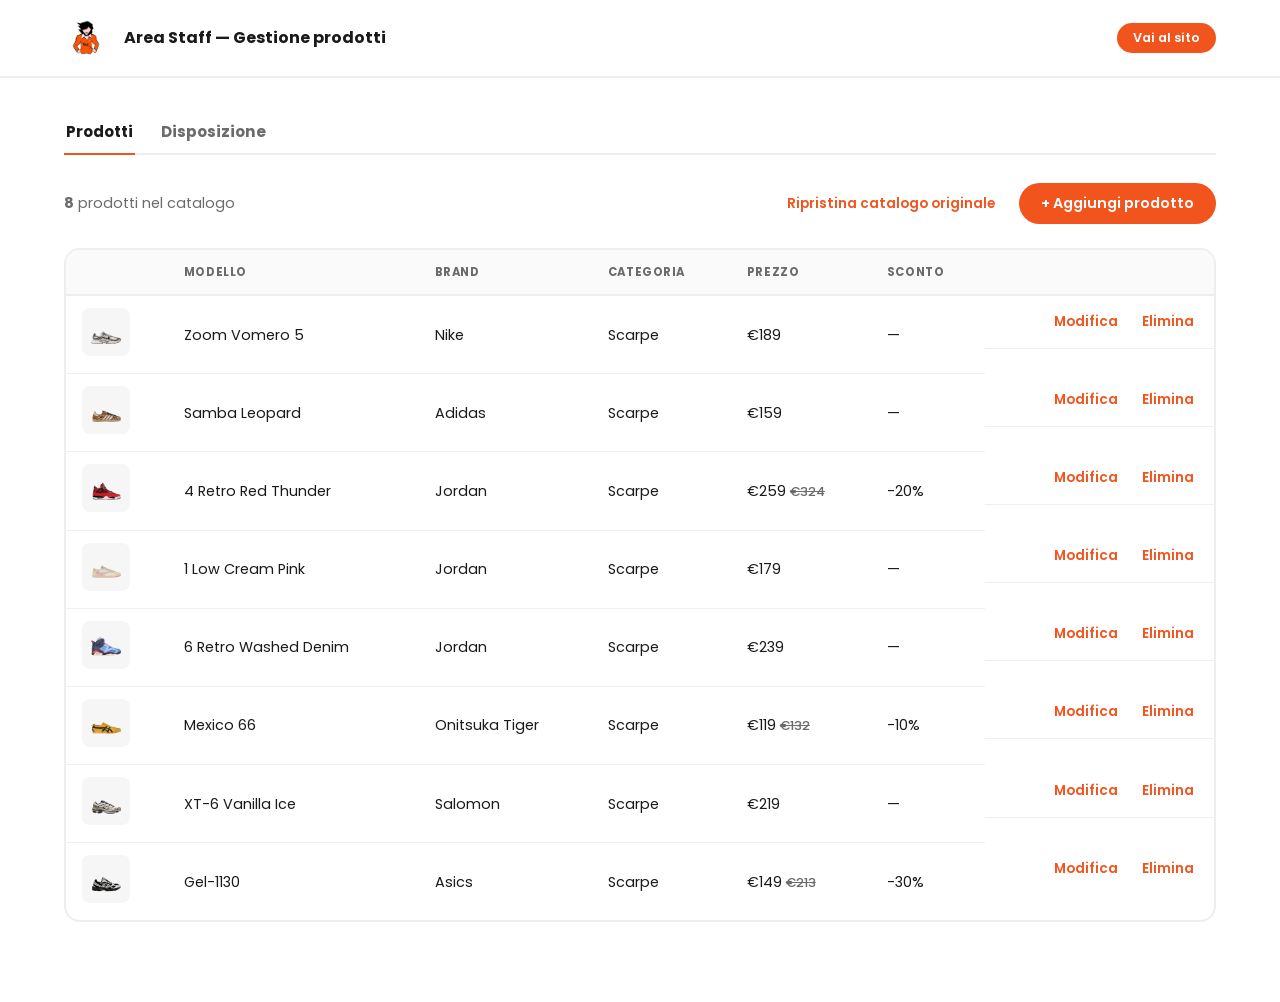
==== admin/index.html @ b1d70b64 "Sistema categoria/genere reale sui prodotti, area staff con tab Prodotti/Disposizione e riordino dra" ====
<!DOCTYPE html>
<html lang="it">
<head>
  <meta charset="UTF-8">
  <meta name="viewport" content="width=device-width, initial-scale=1.0">
  <title>Area Staff — Best Store</title>
  <link rel="preconnect" href="https://fonts.googleapis.com">
  <link rel="preconnect" href="https://fonts.gstatic.com" crossorigin>
  <link href="https://fonts.googleapis.com/css2?family=Poppins:wght@400;500;600;700;800&display=swap" rel="stylesheet">
  <link rel="stylesheet" href="../css/style.css">
  <link rel="icon" type="image/jpeg" href="../images/logo.jpeg">
</head>
<body>

  <header class="admin-header">
    <div class="container admin-header-inner">
      <a href="../index.html" class="logo">
        <img src="../images/logo.jpeg" alt="Best Store">
      </a>
      <span class="admin-title">Area Staff — Gestione prodotti</span>
      <a href="../index.html" class="btn btn-primary btn-small">Vai al sito</a>
    </div>
  </header>

  <main class="admin-main container">
    <div class="admin-tabs">
      <button type="button" class="admin-tab active" data-panel="panel-products">Prodotti</button>
      <button type="button" class="admin-tab" data-panel="panel-disposizione">Disposizione</button>
    </div>

    <section class="admin-panel" id="panel-products">
      <div class="admin-toolbar">
        <p class="admin-count"><strong id="product-count">0</strong> prodotti nel catalogo</p>
        <div class="admin-toolbar-actions">
          <button type="button" class="link-btn" id="reset-catalog-btn">Ripristina catalogo originale</button>
          <button type="button" class="btn btn-primary" id="add-product-btn">+ Aggiungi prodotto</button>
        </div>
      </div>

      <div class="admin-table-wrap">
        <table class="admin-table">
          <thead>
            <tr>
              <th></th>
              <th>Modello</th>
              <th>Brand</th>
              <th>Categoria</th>
              <th>Prezzo</th>
              <th>Sconto</th>
              <th></th>
            </tr>
          </thead>
          <tbody id="admin-table-body"></tbody>
        </table>
        <div id="admin-empty" class="cart-empty" hidden>
          <p>Nessun prodotto nel catalogo.</p>
        </div>
      </div>
    </section>

    <section class="admin-panel" id="panel-disposizione" hidden>
      <div class="admin-toolbar">
        <div class="disposizione-tabs">
          <button type="button" class="chip-tab active" data-filter="all">Tutti i prodotti</button>
          <button type="button" class="chip-tab" data-filter="cat:shoes">Shoes</button>
          <button type="button" class="chip-tab" data-filter="cat:clothing">Clothing</button>
          <button type="button" class="chip-tab" data-filter="cat:accessories">Accessories</button>
          <button type="button" class="chip-tab" data-filter="gender:men">Uomo</button>
          <button type="button" class="chip-tab" data-filter="gender:woman">Donna</button>
        </div>
        <select id="disposizione-sort" class="disposizione-sort">
          <option value="current">Ordine attuale</option>
          <option value="recent">Più recenti</option>
          <option value="oldest">Più vecchi</option>
        </select>
      </div>

      <p class="disposizione-hint">Trascina i blocchi per cambiare l'ordine con cui i prodotti compaiono sul sito, in questa sezione.</p>

      <div class="order-list" id="order-list"></div>
      <div id="disposizione-empty" class="cart-empty" hidden>
        <p>Nessun prodotto in questa sezione.</p>
      </div>
    </section>
  </main>

  <div class="admin-modal-backdrop" id="admin-modal-backdrop" hidden>
    <div class="admin-modal">
      <div class="admin-modal-header">
        <h2 id="admin-modal-title">Aggiungi prodotto</h2>
        <button type="button" class="admin-modal-close" id="admin-modal-close" aria-label="Chiudi">
          <svg viewBox="0 0 24 24" fill="none"><path d="M6 6l12 12M18 6L6 18" stroke="currentColor" stroke-width="2" stroke-linecap="round"/></svg>
        </button>
      </div>

      <form id="product-form" class="admin-form">
        <input type="hidden" id="product-id">

        <div class="admin-form-image">
          <img id="image-preview" src="" alt="Anteprima" hidden>
          <div id="image-placeholder" class="image-placeholder">Nessuna immagine</div>
          <label class="btn btn-small admin-upload-btn">
            Carica immagine
            <input type="file" id="product-image-input" accept="image/*" hidden>
          </label>
        </div>

        <label>Brand
          <input type="text" id="product-brand" required placeholder="Es. Nike">
        </label>

        <label>Modello
          <input type="text" id="product-model" required placeholder="Es. Zoom Vomero 5">
        </label>

        <div class="admin-form-row">
          <label>Categoria
            <select id="product-category" required>
              <option value="shoes">Scarpe</option>
              <option value="clothing">Abbigliamento</option>
              <option value="accessories">Accessori</option>
            </select>
          </label>
          <label>Genere
            <select id="product-gender" required>
              <option value="unisex">Unisex</option>
              <option value="men">Uomo</option>
              <option value="woman">Donna</option>
            </select>
          </label>
        </div>

        <div class="admin-form-row">
          <label>Prezzo (€)
            <input type="number" id="product-price" required min="0" step="1" placeholder="189">
          </label>
          <label>Prezzo pieno (opzionale)
            <input type="number" id="product-oldprice" min="0" step="1" placeholder="es. 229 se in sconto">
          </label>
        </div>

        <label>Descrizione
          <textarea id="product-desc" rows="3" placeholder="Breve descrizione del prodotto"></textarea>
        </label>

        <div class="admin-form-actions">
          <button type="button" class="link-btn" id="admin-cancel-btn">Annulla</button>
          <button type="submit" class="btn btn-primary btn-large">Salva prodotto</button>
        </div>
      </form>
    </div>
  </div>

  <script src="../js/products-data.js"></script>
  <script src="../js/admin.js"></script>
</body>
</html>
---- css/style.css ----
:root {
  --orange: #f2541d;
  --orange-dark: #d94512;
  --text: #1a1a1a;
  --text-muted: #6b6b6b;
  --border-radius-lg: 24px;
  --border-radius-md: 16px;
  --border-radius-pill: 999px;
}

* {
  box-sizing: border-box;
  margin: 0;
  padding: 0;
}

html {
  scroll-behavior: smooth;
}

body {
  font-family: "Poppins", -apple-system, BlinkMacSystemFont, "Segoe UI", sans-serif;
  color: var(--text);
  background: #ffffff;
  line-height: 1.4;
}

.container {
  max-width: 1200px;
  margin: 0 auto;
  padding: 0 24px;
}

a {
  text-decoration: none;
  color: inherit;
}

button {
  font-family: inherit;
}

/* Buttons */

.btn {
  display: inline-flex;
  align-items: center;
  justify-content: center;
  border-radius: var(--border-radius-pill);
  font-weight: 600;
  font-size: 0.9rem;
  padding: 10px 22px;
  border: none;
  cursor: pointer;
  transition: background 0.2s ease, transform 0.15s ease;
}

.btn-primary {
  background: var(--orange);
  color: #ffffff;
}

.btn-primary:hover {
  background: var(--orange-dark);
}

.btn-small {
  padding: 6px 16px;
  font-size: 0.8rem;
}

.btn-large {
  padding: 14px 28px;
  font-size: 1rem;
}

/* Header */

.announcement-bar {
  background: var(--orange);
  color: #ffffff;
  text-align: center;
  font-size: 0.8rem;
  font-weight: 600;
  letter-spacing: 0.02em;
  padding: 10px 16px;
}

.site-header {
  padding: 16px 0 20px;
}

.header-logo-row {
  display: flex;
  justify-content: center;
  margin-bottom: 14px;
}

.header-logo-horizontal {
  height: 46px;
  width: auto;
  display: block;
}

.header-inner {
  position: relative;
  display: flex;
  align-items: center;
  justify-content: space-between;
  gap: 24px;
}

.logo img {
  width: 44px;
  height: 44px;
  border-radius: 50%;
  object-fit: cover;
  display: block;
}

.header-icons {
  display: flex;
  align-items: center;
  gap: 10px;
}

.main-nav {
  display: flex;
  align-items: center;
  gap: 32px;
  font-weight: 500;
  color: var(--text);
}

.main-nav a.active {
  text-decoration: underline;
  text-decoration-color: var(--orange);
  text-decoration-thickness: 2.5px;
  text-underline-offset: 4px;
  font-weight: 600;
}

.main-nav > a,
.nav-item > a {
  display: inline-block;
  transition: transform 0.15s ease;
}

.main-nav > a:hover,
.nav-item:hover > a {
  transform: scale(1.06);
  text-decoration: underline;
  text-decoration-color: var(--orange);
  text-decoration-thickness: 2.5px;
  text-underline-offset: 4px;
}

/* Mega menu */

.mega-panel {
  display: grid;
  position: absolute;
  top: calc(100% + 20px);
  left: 0;
  right: 0;
  background: #ffffff;
  border-radius: var(--border-radius-md);
  box-shadow: 0 16px 40px rgba(0, 0, 0, 0.14);
  padding: 28px 32px;
  gap: 24px;
  grid-template-columns: repeat(3, 1fr) 1.3fr;
  z-index: 50;
  opacity: 0;
  visibility: hidden;
  transition: opacity 0.15s ease, visibility 0s linear 0.35s;
}

.nav-item:hover .mega-panel {
  opacity: 1;
  visibility: visible;
  transition: opacity 0.15s ease, visibility 0s linear 0s;
}

/* invisible bridge so moving the cursor from the link into the panel
   doesn't cross a dead zone and close the menu */
.mega-panel::before {
  content: "";
  position: absolute;
  top: -20px;
  left: 0;
  right: 0;
  height: 20px;
}

.mega-col h4 {
  font-size: 0.72rem;
  text-transform: uppercase;
  letter-spacing: 0.06em;
  color: var(--text-muted);
  margin-bottom: 12px;
}

.mega-banner {
  position: relative;
  display: flex;
  align-items: flex-end;
  border-radius: var(--border-radius-md);
  overflow: hidden;
  min-height: 140px;
  border: 2px solid transparent;
  background: url("../images/hero image.webp") center / cover no-repeat;
  padding: 16px;
  transition: transform 0.2s ease, border-color 0.2s ease;
}

.mega-banner:hover {
  transform: scale(1.02);
  border-color: var(--orange);
}

.mega-banner::after {
  content: "";
  position: absolute;
  inset: 0;
}

.mega-banner.tint-blue::after {
  background: rgba(37, 99, 235, 0.5);
}

.mega-banner.tint-pink::after {
  background: rgba(236, 72, 153, 0.5);
}

.mega-banner.tint-orange::after {
  background: rgba(242, 84, 29, 0.55);
}

.shop-panel {
  grid-template-columns: repeat(4, 1fr);
}

.shop-panel .mega-banner {
  min-height: 120px;
  align-items: center;
  justify-content: center;
}

.mega-banner span {
  position: relative;
  z-index: 1;
  color: #ffffff;
  font-weight: 700;
  font-size: 1.05rem;
  text-shadow: 0 2px 8px rgba(0, 0, 0, 0.3);
}

.mega-col a {
  display: block;
  width: fit-content;
  padding: 6px 0;
  font-size: 0.9rem;
  font-weight: 500;
  transform-origin: left center;
  transition: transform 0.15s ease, color 0.15s ease;
}

.mega-col a:hover {
  transform: scale(1.06);
  color: var(--orange);
}

/* Cart button */

.cart-btn {
  position: relative;
  width: 36px;
  height: 36px;
  flex-shrink: 0;
  border-radius: 50%;
  border: none;
  background: var(--orange);
  display: flex;
  align-items: center;
  justify-content: center;
  color: #ffffff;
  transition: background 0.2s ease;
}

.cart-btn svg {
  width: 16px;
  height: 16px;
}

.cart-btn:hover {
  background: var(--orange-dark);
}

.cart-count {
  position: absolute;
  top: -3px;
  right: -3px;
  min-width: 16px;
  height: 16px;
  padding: 0 4px;
  border-radius: var(--border-radius-pill);
  background: #ffffff;
  border: 2px solid var(--orange);
  color: var(--orange);
  font-size: 0.62rem;
  font-weight: 700;
  display: flex;
  align-items: center;
  justify-content: center;
}

.account-btn,
.wishlist-header-btn {
  position: relative;
  width: 36px;
  height: 36px;
  flex-shrink: 0;
  border-radius: 50%;
  border: 2px solid var(--orange);
  background: #ffffff;
  color: var(--orange);
  display: flex;
  align-items: center;
  justify-content: center;
  transition: background 0.2s ease, color 0.2s ease;
}

.account-btn svg,
.wishlist-header-btn svg {
  width: 17px;
  height: 17px;
}

.account-btn:hover,
.wishlist-header-btn:hover {
  background: var(--orange);
  color: #ffffff;
}

/* Hero */

.hero {
  margin: 8px auto 16px;
}

.hero-inner {
  position: relative;
  border: 3px solid var(--orange);
  border-radius: var(--border-radius-lg);
  overflow: hidden;
  min-height: 480px;
  display: flex;
  align-items: center;
  justify-content: center;
  text-align: center;
  padding: 24px;
  background: url("../images/Hero image - 2.webp") center / cover no-repeat;
}

.hero-inner h1 {
  color: #ffffff;
  font-size: clamp(0.85rem, 1.4vw, 1.25rem);
  font-weight: 400;
  text-shadow: 0 2px 12px rgba(0, 0, 0, 0.35);
  white-space: nowrap;
}

@media (max-width: 900px) {
  .hero-inner h1 {
    white-space: normal;
    max-width: 480px;
  }
}

.scroll-cue {
  position: absolute;
  bottom: 24px;
  left: 50%;
  transform: translateX(-50%);
  width: 40px;
  height: 40px;
  flex-shrink: 0;
  border-radius: 50%;
  background: var(--orange);
  display: flex;
  align-items: center;
  justify-content: center;
  z-index: 2;
  animation: scrollCueBounce 2s ease-in-out infinite;
}

.scroll-cue svg {
  width: 18px;
  height: 18px;
}

@keyframes scrollCueBounce {
  0%,
  100% {
    transform: translateX(-50%) translateY(0);
  }
  50% {
    transform: translateX(-50%) translateY(8px);
  }
}

/* Trust strip */

.trust-strip {
  margin: 0 0 48px;
}

.trust-strip-inner {
  background: #f3f3f3;
  border-radius: var(--border-radius-lg);
  padding: 32px;
  display: grid;
  grid-template-columns: repeat(4, 1fr);
  gap: 16px;
}

.trust-item {
  display: flex;
  flex-direction: column;
  align-items: center;
  text-align: center;
  gap: 10px;
}

.trust-item svg {
  width: 22px;
  height: 22px;
  color: var(--orange);
}

.trust-item span {
  font-weight: 700;
  font-size: 0.85rem;
  color: var(--text);
}

/* Products */

.products {
  margin-bottom: 56px;
}

.products-header {
  margin-bottom: 20px;
}

.products-footer {
  margin-top: 20px;
  text-align: right;
}

.section-title {
  font-size: 1rem;
  font-weight: 700;
  text-align: left;
}

.see-all {
  display: inline-block;
  font-size: 1rem;
  font-weight: 700;
  text-decoration: underline;
  text-underline-offset: 3px;
  transition: transform 0.15s ease, color 0.15s ease;
}

.see-all:hover {
  color: var(--orange);
  transform: scale(1.06);
}

.products-grid {
  display: grid;
  grid-template-columns: repeat(4, 1fr);
  gap: 20px;
}

.product-card {
  position: relative;
  border: 2px solid var(--orange);
  border-radius: var(--border-radius-md);
  overflow: hidden;
  display: flex;
  flex-direction: column;
  background: #ffffff;
}

.wishlist-btn {
  position: absolute;
  top: 10px;
  right: 10px;
  width: 30px;
  height: 30px;
  border-radius: 50%;
  border: 2px solid var(--orange);
  background: #ffffff;
  display: flex;
  align-items: center;
  justify-content: center;
  cursor: pointer;
  z-index: 2;
  transition: transform 0.15s ease;
}

.wishlist-btn:hover {
  transform: scale(1.08);
}

.wishlist-btn svg {
  width: 15px;
  height: 15px;
  color: var(--orange);
}

.wishlist-btn.active svg {
  fill: var(--orange);
}

.product-image {
  position: relative;
  height: 170px;
  flex-shrink: 0;
  background: url("../images/background image scarpe.webp") center / cover no-repeat;
  display: flex;
  align-items: flex-end;
  justify-content: center;
}

.product-image img {
  width: 100%;
  height: 78%;
  object-fit: contain;
}

.badge {
  position: absolute;
  top: 10px;
  left: 10px;
  background: var(--orange);
  color: #fff;
  font-size: 0.7rem;
  font-weight: 600;
  padding: 4px 12px;
  border-radius: var(--border-radius-pill);
}

.product-info {
  flex: 1;
  padding: 14px 16px 16px;
  display: flex;
  flex-direction: column;
  gap: 6px;
}

.product-title {
  display: flex;
  align-items: baseline;
  justify-content: space-between;
  gap: 8px;
}

.product-title h3 {
  font-size: 1rem;
  font-weight: 700;
}

.product-title .tag {
  color: var(--orange);
  font-weight: 600;
  font-size: 0.85rem;
  white-space: nowrap;
}

.product-desc {
  flex: 1;
  font-size: 0.8rem;
  color: var(--text-muted);
}

.product-footer {
  display: flex;
  align-items: center;
  justify-content: space-between;
  margin-top: 8px;
}

.price {
  font-weight: 700;
}

.price-group {
  display: flex;
  align-items: baseline;
  gap: 8px;
}

.price-old {
  font-size: 0.8rem;
  font-weight: 500;
  color: var(--text-muted);
  text-decoration: line-through;
}

/* Reviews */

.reviews {
  margin-bottom: 56px;
}

.reviews-inner {
  background: #f3f3f3;
  border-radius: var(--border-radius-lg);
  padding: 40px;
}

.reviews-header {
  text-align: center;
  margin-bottom: 28px;
}

.reviews-header h2 {
  font-size: 1.3rem;
  font-weight: 700;
  margin-bottom: 8px;
}

.reviews-rating {
  display: inline-flex;
  align-items: center;
  gap: 8px;
  font-size: 0.9rem;
  color: var(--text-muted);
  font-weight: 600;
}

.reviews-rating .stars {
  color: #f5a623;
  letter-spacing: 1px;
}

.reviews-grid {
  display: grid;
  grid-template-columns: repeat(3, 1fr);
  gap: 20px;
}

.review-card {
  background: #ffffff;
  border: 2px solid #eee;
  border-radius: var(--border-radius-md);
  padding: 20px;
}

.review-top {
  display: flex;
  align-items: center;
  gap: 12px;
  margin-bottom: 12px;
}

.review-avatar {
  width: 38px;
  height: 38px;
  border-radius: 50%;
  background: var(--orange);
  color: #ffffff;
  font-weight: 700;
  font-size: 0.9rem;
  display: flex;
  align-items: center;
  justify-content: center;
  flex-shrink: 0;
}

.review-name {
  font-weight: 700;
  font-size: 0.9rem;
}

.review-stars {
  color: #f5a623;
  font-size: 0.85rem;
  letter-spacing: 1px;
}

.review-text {
  font-size: 0.85rem;
  color: var(--text-muted);
  line-height: 1.6;
}

@media (max-width: 900px) {
  .reviews-grid {
    grid-template-columns: 1fr;
  }
  .trust-strip-inner {
    grid-template-columns: repeat(2, 1fr);
  }
}

/* Newsletter */

.newsletter {
  text-align: center;
  margin-bottom: 64px;
}

.newsletter h2 {
  font-size: 1.1rem;
  font-weight: 700;
  margin-bottom: 20px;
}

.newsletter-form {
  display: inline-flex;
  align-items: center;
  gap: 12px;
}

.newsletter-form input {
  border: 2px solid var(--orange);
  border-radius: var(--border-radius-pill);
  outline: none;
  font-family: inherit;
  font-size: 0.9rem;
  padding: 12px 20px;
  min-width: 240px;
  transition: border-color 0.2s ease;
}

.newsletter-form input:focus {
  border-color: var(--orange-dark);
}

/* Footer */

.site-footer {
  margin-bottom: 40px;
}

.footer-top {
  background: #f3f3f3;
  border-radius: var(--border-radius-lg);
  padding: 40px;
  display: grid;
  grid-template-columns: 1.4fr 1fr 1fr 1fr;
  gap: 32px;
}

.footer-brand {
  display: flex;
  flex-direction: column;
  gap: 14px;
}

.footer-logo {
  width: 40px;
  height: 40px;
  border-radius: 50%;
  object-fit: cover;
}

.footer-brand p {
  font-size: 0.85rem;
  color: var(--text-muted);
  max-width: 240px;
}

.footer-col h4 {
  font-size: 0.75rem;
  text-transform: uppercase;
  letter-spacing: 0.06em;
  color: var(--text-muted);
  margin-bottom: 14px;
}

.footer-col a {
  display: block;
  width: fit-content;
  font-size: 0.9rem;
  font-weight: 500;
  padding: 5px 0;
  transform-origin: left center;
  transition: transform 0.15s ease, color 0.15s ease;
}

.footer-col a:hover {
  transform: scale(1.06);
  color: var(--orange);
}

.footer-bottom {
  display: flex;
  align-items: center;
  justify-content: space-between;
  padding: 20px 8px 0;
  font-size: 0.78rem;
  color: var(--text-muted);
}

/* Catalog / shop */

.catalog-hero {
  margin: 8px auto 32px;
}

.catalog-hero-inner {
  position: relative;
  border: 3px solid var(--orange);
  border-radius: var(--border-radius-lg);
  overflow: hidden;
  min-height: 180px;
  display: flex;
  align-items: center;
  justify-content: center;
  text-align: center;
  padding: 24px;
  background: url("../images/hero image.webp") center / cover no-repeat;
}

.catalog-hero-inner::after {
  content: "";
  position: absolute;
  inset: 0;
}

.catalog-hero-inner.tint-blue::after {
  background: rgba(37, 99, 235, 0.45);
}

.catalog-hero-inner.tint-pink::after {
  background: rgba(236, 72, 153, 0.45);
}

.catalog-hero-inner h1 {
  position: relative;
  z-index: 1;
  color: #ffffff;
  font-weight: 700;
  font-size: clamp(1.3rem, 2.6vw, 1.9rem);
  text-shadow: 0 2px 12px rgba(0, 0, 0, 0.35);
}

.catalog {
  margin-bottom: 56px;
}

.catalog-header {
  margin: 8px auto 20px;
}

.catalog-title {
  font-size: 1.6rem;
  font-weight: 700;
}

.catalog-filters {
  display: flex;
  align-items: center;
  justify-content: space-between;
  flex-wrap: wrap;
  gap: 16px;
  margin-bottom: 28px;
}

.filter-bar {
  display: flex;
  flex-wrap: wrap;
  gap: 10px;
}

.filter-dropdown {
  position: relative;
}

.filter-btn {
  display: inline-flex;
  align-items: center;
  gap: 8px;
  padding: 10px 16px;
  border-radius: var(--border-radius-pill);
  border: 2px solid #e0e0e0;
  background: #ffffff;
  font-family: inherit;
  font-weight: 700;
  font-size: 0.76rem;
  text-transform: uppercase;
  letter-spacing: 0.04em;
  color: var(--text);
  cursor: pointer;
  transition: border-color 0.2s ease, color 0.2s ease;
  white-space: nowrap;
}

.filter-btn:hover {
  border-color: var(--orange);
  color: var(--orange);
}

.filter-dropdown.open .filter-btn {
  border-color: var(--orange);
  color: var(--orange);
}

.filter-btn .chevron {
  width: 14px;
  height: 14px;
  flex-shrink: 0;
  transition: transform 0.2s ease;
}

.filter-dropdown.open .filter-btn .chevron {
  transform: rotate(180deg);
}

.filter-panel {
  position: absolute;
  top: calc(100% + 10px);
  left: 0;
  min-width: 210px;
  max-height: 280px;
  overflow-y: auto;
  background: #ffffff;
  border-radius: var(--border-radius-md);
  box-shadow: 0 16px 40px rgba(0, 0, 0, 0.14);
  padding: 12px;
  display: flex;
  flex-direction: column;
  gap: 2px;
  opacity: 0;
  visibility: hidden;
  transform: translateY(-6px);
  transition: opacity 0.15s ease, transform 0.15s ease, visibility 0s linear 0.15s;
  z-index: 40;
}

.sort-dropdown .filter-panel {
  left: auto;
  right: 0;
}

.filter-dropdown.open .filter-panel {
  opacity: 1;
  visibility: visible;
  transform: translateY(0);
  transition: opacity 0.15s ease, transform 0.15s ease, visibility 0s linear 0s;
}

.filter-option {
  display: flex;
  align-items: center;
  gap: 10px;
  padding: 7px 8px;
  border-radius: 8px;
  font-size: 0.85rem;
  font-weight: 500;
  cursor: pointer;
  white-space: nowrap;
}

.filter-option:hover {
  background: #f5f5f5;
}

.filter-option input {
  appearance: none;
  -webkit-appearance: none;
  width: 16px;
  height: 16px;
  flex-shrink: 0;
  margin: 0;
  border: 2px solid #d8d8d8;
  background: #ffffff;
  cursor: pointer;
  position: relative;
  transition: border-color 0.2s ease, background 0.2s ease;
}

.filter-option input[type="checkbox"] {
  border-radius: 5px;
}

.filter-option input[type="radio"] {
  border-radius: 50%;
}

.filter-option input:checked {
  border-color: var(--orange);
  background: var(--orange);
}

.filter-option input[type="checkbox"]:checked::after {
  content: "";
  position: absolute;
  left: 4px;
  top: 1px;
  width: 4px;
  height: 8px;
  border: solid #fff;
  border-width: 0 2px 2px 0;
  transform: rotate(45deg);
}

.filter-option input[type="radio"]:checked::after {
  content: "";
  position: absolute;
  left: 3px;
  top: 3px;
  width: 6px;
  height: 6px;
  border-radius: 50%;
  background: #ffffff;
}

.color-panel {
  display: grid;
  grid-template-columns: repeat(5, 1fr);
  gap: 10px;
  min-width: 200px;
  padding: 14px;
}

.color-swatch {
  position: relative;
  width: 32px;
  height: 32px;
  border-radius: 50%;
  border: 2px solid #e6e6e6;
  cursor: pointer;
  padding: 0;
  transition: transform 0.15s ease, border-color 0.15s ease;
}

.color-swatch:hover {
  transform: scale(1.08);
}

.color-swatch input {
  position: absolute;
  inset: 0;
  margin: 0;
  opacity: 0;
  cursor: pointer;
}

.color-swatch:has(input:checked) {
  border-color: var(--orange);
  box-shadow: 0 0 0 2px rgba(242, 84, 29, 0.25);
}

.color-swatch.beige {
  background: linear-gradient(135deg, #efe2c9, #c8ad82);
}

.color-swatch.red-pink {
  background: linear-gradient(135deg, #ff7a7a, #ffbdd2);
}

.color-swatch.green {
  background: linear-gradient(135deg, #c3edA6, #74b26a);
}

.color-swatch.black-grey {
  background: linear-gradient(135deg, #2b2b2b, #8a8a8a);
}

.color-swatch.white-grey {
  background: linear-gradient(135deg, #ffffff, #c6c6c6);
}

.price-panel {
  min-width: 240px;
  padding: 18px 16px;
}

.price-slider-values {
  text-align: center;
  font-weight: 700;
  font-size: 0.9rem;
  margin-bottom: 18px;
}

.range-slider {
  position: relative;
  height: 20px;
}

.range-track {
  position: absolute;
  left: 0;
  right: 0;
  top: 50%;
  height: 4px;
  background: #e0e0e0;
  border-radius: 2px;
  transform: translateY(-50%);
}

.range-fill {
  position: absolute;
  top: 50%;
  height: 4px;
  background: var(--orange);
  border-radius: 2px;
  transform: translateY(-50%);
}

.range-slider input[type="range"] {
  position: absolute;
  left: 0;
  right: 0;
  top: 50%;
  transform: translateY(-50%);
  width: 100%;
  margin: 0;
  background: transparent;
  appearance: none;
  -webkit-appearance: none;
  pointer-events: none;
}

.range-slider input[type="range"]::-webkit-slider-thumb {
  appearance: none;
  -webkit-appearance: none;
  width: 18px;
  height: 18px;
  border-radius: 50%;
  background: var(--orange);
  border: 2px solid #ffffff;
  box-shadow: 0 0 0 1px var(--orange);
  cursor: pointer;
  pointer-events: auto;
}

.range-slider input[type="range"]::-moz-range-thumb {
  width: 18px;
  height: 18px;
  border-radius: 50%;
  background: var(--orange);
  border: 2px solid #ffffff;
  box-shadow: 0 0 0 1px var(--orange);
  cursor: pointer;
  pointer-events: auto;
}

.range-slider input[type="range"]::-webkit-slider-runnable-track,
.range-slider input[type="range"]::-moz-range-track {
  background: transparent;
}

.empty-state {
  grid-column: 1 / -1;
  text-align: center;
  color: var(--text-muted);
  padding: 48px 0;
}

/* Login page */

.login-page {
  padding: 40px 0 80px;
}

.login-box {
  max-width: 420px;
  margin: 0 auto;
  border: 2px solid var(--orange);
  border-radius: var(--border-radius-lg);
  padding: 40px 32px;
}

.login-box h1 {
  font-size: 1.5rem;
  font-weight: 700;
  text-align: center;
  margin-bottom: 8px;
}

.login-sub {
  color: var(--text-muted);
  font-size: 0.85rem;
  text-align: center;
  margin-bottom: 28px;
}

.login-form {
  display: flex;
  flex-direction: column;
  gap: 16px;
}

.login-form[hidden] {
  display: none;
}

.login-form label {
  display: flex;
  flex-direction: column;
  gap: 6px;
  font-size: 0.8rem;
  font-weight: 600;
  color: var(--text-muted);
}

.login-form input {
  padding: 12px 14px;
  border-radius: 12px;
  border: 2px solid #e0e0e0;
  font-family: inherit;
  font-size: 0.95rem;
  color: var(--text);
}

.login-form input:focus {
  outline: none;
  border-color: var(--orange);
}

.login-form .btn-large {
  width: 100%;
  margin-top: 8px;
}

.login-sent-to,
.login-hint {
  font-size: 0.8rem;
  color: var(--text-muted);
  text-align: center;
}

.link-btn {
  background: none;
  border: none;
  color: var(--orange);
  font-weight: 600;
  font-size: 0.85rem;
  cursor: pointer;
  text-align: center;
  padding: 4px;
}

.login-success {
  text-align: center;
}

.login-success h2 {
  font-size: 1.3rem;
  font-weight: 700;
  margin-bottom: 8px;
}

.login-success p {
  color: var(--text-muted);
  margin-bottom: 20px;
}

/* Cart page */

.cart-page {
  margin: 8px auto 64px;
}

.cart-page .catalog-title {
  margin-bottom: 24px;
}

.cart-empty {
  border: 2px dashed #e0e0e0;
  border-radius: var(--border-radius-md);
  padding: 64px 24px;
  text-align: center;
  color: var(--text-muted);
}

.cart-empty p {
  margin-bottom: 20px;
  font-weight: 600;
}

.cart-layout {
  display: grid;
  grid-template-columns: 2fr 1fr;
  gap: 32px;
  align-items: start;
}

.cart-items {
  display: flex;
  flex-direction: column;
  gap: 16px;
}

.cart-item {
  display: grid;
  grid-template-columns: 90px 1fr auto auto auto;
  align-items: center;
  gap: 16px;
  border: 2px solid var(--orange);
  border-radius: var(--border-radius-md);
  padding: 14px;
}

.cart-item-image {
  display: block;
  width: 90px;
  height: 90px;
  border-radius: 12px;
  background: url("../images/background image scarpe.webp") center / cover no-repeat;
  overflow: hidden;
}

.cart-item-image img {
  width: 100%;
  height: 100%;
  object-fit: contain;
}

.cart-item-info {
  display: flex;
  flex-direction: column;
  gap: 4px;
  min-width: 0;
}

.cart-item-info .tag {
  color: var(--orange);
  font-weight: 600;
  font-size: 0.78rem;
}

.cart-item-info h3 {
  font-size: 0.95rem;
  font-weight: 700;
}

.cart-item-info h3 a:hover {
  color: var(--orange);
}

.cart-item-price {
  font-size: 0.82rem;
  color: var(--text-muted);
}

.cart-item-qty {
  padding: 6px 12px;
}

.cart-item-total {
  font-weight: 700;
  white-space: nowrap;
}

.cart-item-remove {
  width: 32px;
  height: 32px;
  border-radius: 50%;
  border: none;
  background: #f3f3f3;
  color: var(--text-muted);
  display: flex;
  align-items: center;
  justify-content: center;
  cursor: pointer;
  transition: background 0.2s ease, color 0.2s ease;
}

.cart-item-remove svg {
  width: 14px;
  height: 14px;
}

.cart-item-remove:hover {
  background: var(--orange);
  color: #ffffff;
}

.cart-summary {
  border: 2px solid var(--orange);
  border-radius: var(--border-radius-md);
  padding: 24px;
  position: sticky;
  top: 24px;
}

.cart-summary h2 {
  font-size: 1.1rem;
  font-weight: 700;
  margin-bottom: 18px;
}

.summary-row {
  display: flex;
  justify-content: space-between;
  font-size: 0.9rem;
  color: var(--text-muted);
  padding: 8px 0;
}

.summary-total {
  border-top: 1px solid #eee;
  margin-top: 8px;
  padding-top: 14px;
  font-weight: 700;
  color: var(--text);
  font-size: 1.05rem;
}

.checkout-btn {
  width: 100%;
  margin-top: 18px;
}

@media (max-width: 900px) {
  .cart-layout {
    grid-template-columns: 1fr;
  }
}

@media (max-width: 640px) {
  .cart-item {
    grid-template-columns: 70px 1fr;
  }
  .cart-item-qty,
  .cart-item-total,
  .cart-item-remove {
    grid-column: 2;
    justify-self: start;
  }
}

/* Breadcrumb */

.breadcrumb {
  font-size: 0.85rem;
  color: var(--text-muted);
  margin: 8px auto 24px;
}

.breadcrumb a {
  display: inline-block;
  transition: transform 0.15s ease, color 0.15s ease;
}

.breadcrumb a:hover {
  color: var(--orange);
  transform: scale(1.06);
}

/* Product detail */

.product-detail {
  display: grid;
  grid-template-columns: 1fr 1fr;
  gap: 48px;
  margin-bottom: 64px;
  align-items: start;
}

.product-detail-image {
  position: relative;
  border: 3px solid var(--orange);
  border-radius: var(--border-radius-lg);
  overflow: hidden;
  min-height: 420px;
  background: url("../images/background image scarpe.webp") center / cover no-repeat;
  display: flex;
  align-items: flex-end;
  justify-content: center;
}

.product-detail-image img {
  width: 90%;
  height: 65%;
  object-fit: contain;
}

.product-detail-info {
  padding-top: 8px;
}

.product-detail-info .tag {
  color: var(--orange);
  font-weight: 600;
  font-size: 0.9rem;
}

.product-detail-info h1 {
  font-size: 1.8rem;
  font-weight: 700;
  margin: 6px 0 14px;
}

.price-lg {
  font-size: 1.4rem;
}

.product-detail-info .price-group {
  margin-bottom: 16px;
}

.product-detail-info .price-old {
  font-size: 1rem;
}

.detail-desc {
  color: var(--text-muted);
  font-size: 0.95rem;
  line-height: 1.6;
  margin-bottom: 28px;
  max-width: 460px;
}

.size-block {
  margin-bottom: 28px;
}

.size-label {
  display: block;
  font-size: 0.8rem;
  font-weight: 600;
  color: var(--text-muted);
  margin-bottom: 10px;
}

.size-list {
  display: flex;
  flex-wrap: wrap;
  gap: 10px;
}

.size-pill {
  min-width: 44px;
  padding: 8px 10px;
  border-radius: var(--border-radius-pill);
  border: 2px solid #e0e0e0;
  background: #fff;
  font-weight: 600;
  cursor: pointer;
  transition: border-color 0.2s ease, color 0.2s ease;
}

.size-pill:hover {
  border-color: var(--orange);
  color: var(--orange);
}

.size-pill.selected {
  border-color: var(--orange);
  background: var(--orange);
  color: #ffffff;
}

.detail-actions {
  display: flex;
  align-items: center;
  gap: 16px;
  flex-wrap: wrap;
}

.qty-stepper {
  display: flex;
  align-items: center;
  gap: 14px;
  border: 2px solid #e0e0e0;
  border-radius: var(--border-radius-pill);
  padding: 8px 16px;
}

.qty-stepper button {
  border: none;
  background: none;
  font-size: 1.1rem;
  font-weight: 700;
  cursor: pointer;
  color: var(--text);
}

.related {
  margin-top: 16px;
}

/* Responsive */

@media (max-width: 900px) {
  .products-grid {
    grid-template-columns: repeat(2, 1fr);
  }
  .main-nav {
    gap: 18px;
    font-size: 0.9rem;
  }
  .mega-panel {
    grid-template-columns: 1fr;
    gap: 16px;
  }
  .footer-top {
    grid-template-columns: 1fr 1fr;
  }
  .product-detail {
    grid-template-columns: 1fr;
  }
}

@media (max-width: 560px) {
  .announcement-bar {
    font-size: 0.66rem;
    padding: 8px 10px;
    white-space: nowrap;
    overflow: hidden;
    text-overflow: ellipsis;
  }
  .header-inner {
    flex-wrap: wrap;
  }
  .main-nav {
    order: 3;
    width: 100%;
    justify-content: center;
    flex-wrap: wrap;
  }
  .products-grid {
    grid-template-columns: 1fr;
  }
  .newsletter-form {
    flex-direction: column;
    align-items: stretch;
    width: 100%;
    max-width: 320px;
    margin: 0 auto;
  }
  .newsletter-form input {
    width: 100%;
    min-width: 0;
  }
  .newsletter-form .btn {
    width: 100%;
  }
  .footer-top {
    grid-template-columns: 1fr;
  }
  .footer-bottom {
    flex-direction: column;
    gap: 6px;
    text-align: center;
  }
}

/* Admin */

.admin-header {
  border-bottom: 2px solid #eee;
  padding: 16px 0;
}

.admin-header-inner {
  display: flex;
  align-items: center;
  gap: 16px;
}

.admin-title {
  flex: 1;
  font-weight: 700;
  font-size: 1rem;
}

.admin-main {
  margin: 32px auto 80px;
}

.admin-tabs {
  display: flex;
  gap: 24px;
  border-bottom: 2px solid #eee;
  margin-bottom: 28px;
}

.admin-tab {
  padding: 10px 2px;
  margin-bottom: -2px;
  border: none;
  background: none;
  font-family: inherit;
  font-weight: 700;
  font-size: 0.95rem;
  color: var(--text-muted);
  cursor: pointer;
  border-bottom: 2px solid transparent;
  transition: color 0.2s ease, border-color 0.2s ease;
}

.admin-tab:hover {
  color: var(--text);
}

.admin-tab.active {
  color: var(--text);
  border-bottom-color: var(--orange);
}

.disposizione-tabs {
  display: flex;
  flex-wrap: wrap;
  gap: 8px;
}

.chip-tab {
  padding: 8px 16px;
  border-radius: var(--border-radius-pill);
  border: 2px solid #e0e0e0;
  background: #ffffff;
  font-family: inherit;
  font-weight: 600;
  font-size: 0.78rem;
  color: var(--text);
  cursor: pointer;
  transition: border-color 0.2s ease, color 0.2s ease, background 0.2s ease;
}

.chip-tab:hover {
  border-color: var(--orange);
  color: var(--orange);
}

.chip-tab.active {
  border-color: var(--orange);
  background: var(--orange);
  color: #ffffff;
}

.disposizione-sort {
  padding: 8px 14px;
  border-radius: var(--border-radius-pill);
  border: 2px solid #e0e0e0;
  font-family: inherit;
  font-weight: 600;
  font-size: 0.78rem;
  background: #ffffff;
  cursor: pointer;
}

.disposizione-hint {
  font-size: 0.82rem;
  color: var(--text-muted);
  margin-bottom: 20px;
}

.order-list {
  display: flex;
  flex-direction: column;
  gap: 10px;
}

.order-item {
  display: flex;
  align-items: center;
  gap: 14px;
  border: 2px solid #eee;
  border-radius: var(--border-radius-md);
  padding: 10px 14px;
  background: #ffffff;
  cursor: grab;
  transition: border-color 0.2s ease, opacity 0.2s ease;
}

.order-item:hover {
  border-color: var(--orange);
}

.order-item.dragging {
  opacity: 0.35;
}

.order-item .order-num {
  width: 22px;
  flex-shrink: 0;
  text-align: center;
  font-weight: 700;
  font-size: 0.8rem;
  color: var(--orange);
}

.order-item .drag-handle {
  flex-shrink: 0;
  color: var(--text-muted);
}

.order-item img {
  width: 42px;
  height: 42px;
  object-fit: contain;
  background: #f6f6f6;
  border-radius: 8px;
  flex-shrink: 0;
}

.order-info {
  display: flex;
  flex-direction: column;
  gap: 2px;
  font-size: 0.85rem;
}

.order-tags {
  font-size: 0.72rem;
  color: var(--text-muted);
}

.admin-toolbar {
  display: flex;
  align-items: center;
  justify-content: space-between;
  flex-wrap: wrap;
  gap: 16px;
  margin-bottom: 24px;
}

.admin-count {
  color: var(--text-muted);
  font-size: 0.9rem;
}

.admin-toolbar-actions {
  display: flex;
  align-items: center;
  gap: 20px;
}

.admin-table-wrap {
  border: 2px solid #eee;
  border-radius: var(--border-radius-md);
  overflow: hidden;
}

.admin-table {
  width: 100%;
  border-collapse: collapse;
}

.admin-table th {
  text-align: left;
  font-size: 0.72rem;
  text-transform: uppercase;
  letter-spacing: 0.05em;
  color: var(--text-muted);
  padding: 14px 16px;
  background: #fafafa;
  border-bottom: 2px solid #eee;
}

.admin-table td {
  padding: 12px 16px;
  border-bottom: 1px solid #f0f0f0;
  font-size: 0.9rem;
  vertical-align: middle;
}

.admin-table tr:last-child td {
  border-bottom: none;
}

.admin-thumb {
  width: 48px;
  height: 48px;
  object-fit: contain;
  background: #f6f6f6;
  border-radius: 8px;
}

.admin-row-actions {
  display: flex;
  gap: 16px;
  justify-content: flex-end;
  white-space: nowrap;
}

/* Admin modal */

.admin-modal-backdrop {
  position: fixed;
  inset: 0;
  background: rgba(0, 0, 0, 0.5);
  display: flex;
  align-items: center;
  justify-content: center;
  padding: 24px;
  z-index: 100;
}

.admin-modal-backdrop[hidden] {
  display: none;
}

.admin-modal {
  background: #ffffff;
  border-radius: var(--border-radius-lg);
  width: 100%;
  max-width: 480px;
  max-height: 90vh;
  overflow-y: auto;
  padding: 28px;
}

.admin-modal-header {
  display: flex;
  align-items: center;
  justify-content: space-between;
  margin-bottom: 20px;
}

.admin-modal-header h2 {
  font-size: 1.2rem;
  font-weight: 700;
}

.admin-modal-close {
  width: 32px;
  height: 32px;
  border-radius: 50%;
  border: none;
  background: #f3f3f3;
  color: var(--text-muted);
  display: flex;
  align-items: center;
  justify-content: center;
  cursor: pointer;
}

.admin-modal-close svg {
  width: 14px;
  height: 14px;
}

.admin-form {
  display: flex;
  flex-direction: column;
  gap: 16px;
}

.admin-form label {
  display: flex;
  flex-direction: column;
  gap: 6px;
  font-size: 0.8rem;
  font-weight: 600;
  color: var(--text-muted);
}

.admin-form input,
.admin-form select,
.admin-form textarea {
  padding: 12px 14px;
  border-radius: 12px;
  border: 2px solid #e0e0e0;
  font-family: inherit;
  font-size: 0.95rem;
  color: var(--text);
  background: #ffffff;
  resize: vertical;
}

.admin-form input:focus,
.admin-form select:focus,
.admin-form textarea:focus {
  outline: none;
  border-color: var(--orange);
}

.admin-form-row {
  display: grid;
  grid-template-columns: 1fr 1fr;
  gap: 12px;
}

.admin-form-image {
  display: flex;
  align-items: center;
  gap: 16px;
}

.admin-form-image img,
.image-placeholder {
  width: 72px;
  height: 72px;
  border-radius: 12px;
  object-fit: contain;
  background: #f6f6f6;
  flex-shrink: 0;
}

.image-placeholder {
  display: flex;
  align-items: center;
  justify-content: center;
  text-align: center;
  font-size: 0.65rem;
  color: var(--text-muted);
  border: 2px dashed #e0e0e0;
  padding: 4px;
}

.image-placeholder[hidden] {
  display: none;
}

.admin-upload-btn {
  cursor: pointer;
}

.admin-form-actions {
  display: flex;
  align-items: center;
  justify-content: flex-end;
  gap: 20px;
  margin-top: 8px;
}

@media (max-width: 640px) {
  .admin-table-wrap {
    overflow-x: auto;
  }
  .admin-table {
    min-width: 600px;
  }
  .admin-form-row {
    grid-template-columns: 1fr;
  }
}
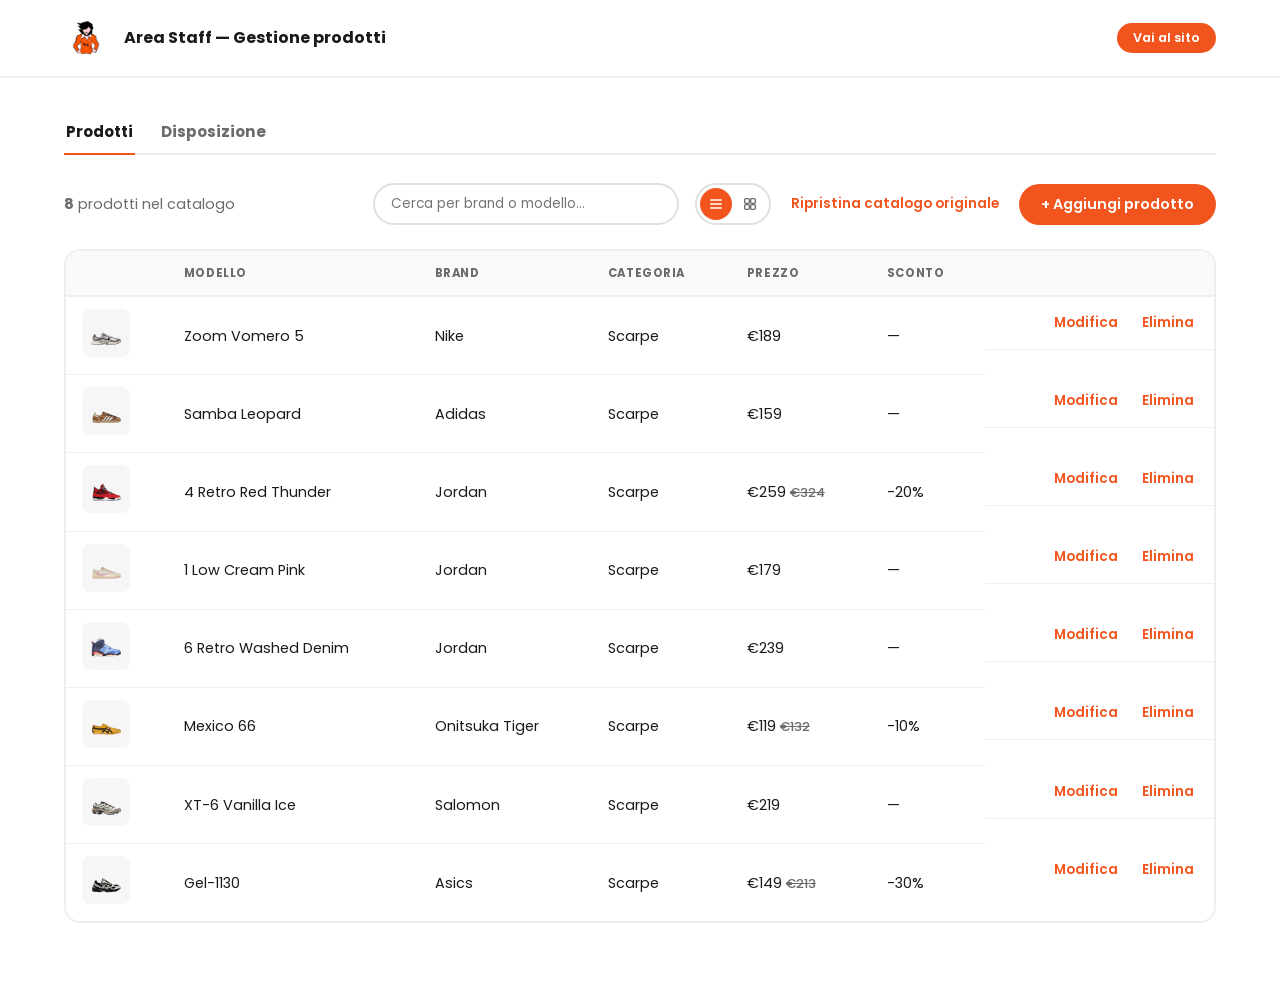
==== commit 0528a185: "Vista a blocchi/elenco e ricerca in Area Staff, campi colore/tipologia/brand nel form, magazzino per" ====
--- a/admin/index.html
+++ b/admin/index.html
@@ -32,12 +32,21 @@
       <div class="admin-toolbar">
         <p class="admin-count"><strong id="product-count">0</strong> prodotti nel catalogo</p>
         <div class="admin-toolbar-actions">
+          <input type="search" id="product-search" class="admin-search" placeholder="Cerca per brand o modello...">
+          <div class="view-toggle">
+            <button type="button" class="view-btn active" data-view="table" aria-label="Vista elenco">
+              <svg viewBox="0 0 24 24" fill="none"><path d="M4 6h16M4 12h16M4 18h16" stroke="currentColor" stroke-width="2" stroke-linecap="round"/></svg>
+            </button>
+            <button type="button" class="view-btn" data-view="grid" aria-label="Vista blocchi">
+              <svg viewBox="0 0 24 24" fill="none"><rect x="4" y="4" width="7" height="7" rx="1.5" stroke="currentColor" stroke-width="2"/><rect x="13" y="4" width="7" height="7" rx="1.5" stroke="currentColor" stroke-width="2"/><rect x="4" y="13" width="7" height="7" rx="1.5" stroke="currentColor" stroke-width="2"/><rect x="13" y="13" width="7" height="7" rx="1.5" stroke="currentColor" stroke-width="2"/></svg>
+            </button>
+          </div>
           <button type="button" class="link-btn" id="reset-catalog-btn">Ripristina catalogo originale</button>
           <button type="button" class="btn btn-primary" id="add-product-btn">+ Aggiungi prodotto</button>
         </div>
       </div>
 
-      <div class="admin-table-wrap">
+      <div class="admin-table-wrap" id="view-table">
         <table class="admin-table">
           <thead>
             <tr>
@@ -52,9 +61,12 @@
           </thead>
           <tbody id="admin-table-body"></tbody>
         </table>
-        <div id="admin-empty" class="cart-empty" hidden>
-          <p>Nessun prodotto nel catalogo.</p>
-        </div>
+      </div>
+
+      <div class="admin-products-grid" id="view-grid" hidden></div>
+
+      <div id="admin-empty" class="cart-empty" hidden>
+        <p>Nessun prodotto trovato.</p>
       </div>
     </section>
 
@@ -106,7 +118,8 @@
         </div>
 
         <label>Brand
-          <input type="text" id="product-brand" required placeholder="Es. Nike">
+          <input type="text" id="product-brand" required placeholder="Scrivi o scegli un brand" list="brand-datalist" autocomplete="off">
+          <datalist id="brand-datalist"></datalist>
         </label>
 
         <label>Modello
@@ -130,6 +143,32 @@
           </label>
         </div>
 
+        <label id="subcategory-row" hidden>Sottocategoria
+          <select id="product-subcategory"></select>
+        </label>
+
+        <div class="admin-form-row">
+          <label>Tipologia
+            <select id="product-type">
+              <option value="">Nessuna</option>
+              <option value="running">Running</option>
+              <option value="lifestyle">Lifestyle</option>
+              <option value="basket">Basket</option>
+              <option value="trail">Trail</option>
+            </select>
+          </label>
+          <div class="admin-color-field">
+            <span class="admin-color-label">Colore</span>
+            <div class="color-panel admin-color-panel">
+              <label class="color-swatch beige" title="Beige"><input type="radio" name="product-color" value="beige"></label>
+              <label class="color-swatch red-pink" title="Rosso / Rosa"><input type="radio" name="product-color" value="red-pink"></label>
+              <label class="color-swatch green" title="Verde"><input type="radio" name="product-color" value="green"></label>
+              <label class="color-swatch black-grey" title="Nero / Grigio"><input type="radio" name="product-color" value="black-grey"></label>
+              <label class="color-swatch white-grey" title="Bianco / Grigio"><input type="radio" name="product-color" value="white-grey"></label>
+            </div>
+          </div>
+        </div>
+
         <div class="admin-form-row">
           <label>Prezzo (€)
             <input type="number" id="product-price" required min="0" step="1" placeholder="189">
@@ -137,6 +176,11 @@
           <label>Prezzo pieno (opzionale)
             <input type="number" id="product-oldprice" min="0" step="1" placeholder="es. 229 se in sconto">
           </label>
+        </div>
+
+        <div id="sizes-row" hidden>
+          <span class="admin-color-label">Magazzino per taglia (paia disponibili)</span>
+          <div class="sizes-stock-grid" id="sizes-stock-grid"></div>
         </div>
 
         <label>Descrizione
--- a/css/style.css
+++ b/css/style.css
@@ -314,6 +314,10 @@
   justify-content: center;
 }
 
+.cart-count[hidden] {
+  display: none;
+}
+
 .account-btn,
 .wishlist-header-btn {
   position: relative;
@@ -359,7 +363,7 @@
   justify-content: center;
   text-align: center;
   padding: 24px;
-  background: url("../images/Hero image - 2.webp") center / cover no-repeat;
+  background: url("../images/Hero Image - 3.webp") center / cover no-repeat;
 }
 
 .hero-inner h1 {
@@ -412,7 +416,7 @@
 /* Trust strip */
 
 .trust-strip {
-  margin: 0 0 48px;
+  margin-bottom: 48px;
 }
 
 .trust-strip-inner {
@@ -809,47 +813,6 @@
 }
 
 /* Catalog / shop */
-
-.catalog-hero {
-  margin: 8px auto 32px;
-}
-
-.catalog-hero-inner {
-  position: relative;
-  border: 3px solid var(--orange);
-  border-radius: var(--border-radius-lg);
-  overflow: hidden;
-  min-height: 180px;
-  display: flex;
-  align-items: center;
-  justify-content: center;
-  text-align: center;
-  padding: 24px;
-  background: url("../images/hero image.webp") center / cover no-repeat;
-}
-
-.catalog-hero-inner::after {
-  content: "";
-  position: absolute;
-  inset: 0;
-}
-
-.catalog-hero-inner.tint-blue::after {
-  background: rgba(37, 99, 235, 0.45);
-}
-
-.catalog-hero-inner.tint-pink::after {
-  background: rgba(236, 72, 153, 0.45);
-}
-
-.catalog-hero-inner h1 {
-  position: relative;
-  z-index: 1;
-  color: #ffffff;
-  font-weight: 700;
-  font-size: clamp(1.3rem, 2.6vw, 1.9rem);
-  text-shadow: 0 2px 12px rgba(0, 0, 0, 0.35);
-}
 
 .catalog {
   margin-bottom: 56px;
@@ -1561,6 +1524,18 @@
   color: #ffffff;
 }
 
+.size-pill.out-of-stock {
+  color: #ccc;
+  border-color: #eee;
+  text-decoration: line-through;
+  cursor: not-allowed;
+}
+
+.size-pill.out-of-stock:hover {
+  border-color: #eee;
+  color: #ccc;
+}
+
 .detail-actions {
   display: flex;
   align-items: center;
@@ -1834,7 +1809,166 @@
 .admin-toolbar-actions {
   display: flex;
   align-items: center;
-  gap: 20px;
+  gap: 16px;
+  flex-wrap: wrap;
+}
+
+.admin-search {
+  padding: 9px 16px;
+  border-radius: var(--border-radius-pill);
+  border: 2px solid #e0e0e0;
+  font-family: inherit;
+  font-size: 0.85rem;
+  min-width: 200px;
+}
+
+.admin-search:focus {
+  outline: none;
+  border-color: var(--orange);
+}
+
+.view-toggle {
+  display: flex;
+  border: 2px solid #e0e0e0;
+  border-radius: var(--border-radius-pill);
+  padding: 3px;
+  gap: 2px;
+}
+
+.view-btn {
+  width: 32px;
+  height: 32px;
+  border-radius: 50%;
+  border: none;
+  background: none;
+  color: var(--text-muted);
+  display: flex;
+  align-items: center;
+  justify-content: center;
+  cursor: pointer;
+  transition: background 0.2s ease, color 0.2s ease;
+}
+
+.view-btn svg {
+  width: 16px;
+  height: 16px;
+}
+
+.view-btn.active {
+  background: var(--orange);
+  color: #ffffff;
+}
+
+.admin-products-grid {
+  display: grid;
+  grid-template-columns: repeat(auto-fill, minmax(200px, 1fr));
+  gap: 16px;
+}
+
+.admin-products-grid[hidden] {
+  display: none;
+}
+
+.admin-product-card {
+  border: 2px solid #eee;
+  border-radius: var(--border-radius-md);
+  padding: 16px;
+  display: flex;
+  flex-direction: column;
+  gap: 10px;
+  transition: border-color 0.2s ease;
+}
+
+.admin-product-card:hover {
+  border-color: var(--orange);
+}
+
+.admin-product-card img {
+  width: 100%;
+  height: 120px;
+  object-fit: contain;
+  background: #f6f6f6;
+  border-radius: 10px;
+}
+
+.admin-product-card .apc-title {
+  font-size: 0.9rem;
+  font-weight: 700;
+}
+
+.admin-product-card .apc-brand {
+  font-size: 0.78rem;
+  color: var(--orange);
+  font-weight: 600;
+}
+
+.admin-product-card .apc-meta {
+  font-size: 0.78rem;
+  color: var(--text-muted);
+}
+
+.admin-product-card .apc-price {
+  font-weight: 700;
+  font-size: 0.9rem;
+}
+
+.admin-product-card .apc-actions {
+  display: flex;
+  justify-content: space-between;
+  margin-top: auto;
+  padding-top: 6px;
+}
+
+.admin-color-field {
+  display: flex;
+  flex-direction: column;
+  gap: 6px;
+}
+
+.admin-color-label {
+  font-size: 0.8rem;
+  font-weight: 600;
+  color: var(--text-muted);
+}
+
+.admin-color-panel {
+  min-width: 0;
+  padding: 0;
+}
+
+.sizes-stock-grid {
+  display: grid;
+  grid-template-columns: repeat(7, 1fr);
+  gap: 8px;
+}
+
+.size-stock-item {
+  display: flex;
+  flex-direction: column;
+  align-items: center;
+  gap: 4px;
+  border: 2px solid #e0e0e0;
+  border-radius: 10px;
+  padding: 8px 4px;
+}
+
+.size-stock-item span {
+  font-size: 0.75rem;
+  font-weight: 700;
+  color: var(--text-muted);
+}
+
+.size-stock-item input {
+  width: 100%;
+  text-align: center;
+  padding: 6px 2px;
+  border: none;
+  font-family: inherit;
+  font-size: 0.85rem;
+}
+
+.size-stock-item input:focus {
+  outline: none;
 }
 
 .admin-table-wrap {
@@ -1955,6 +2089,10 @@
   font-size: 0.8rem;
   font-weight: 600;
   color: var(--text-muted);
+}
+
+.admin-form label[hidden] {
+  display: none;
 }
 
 .admin-form input,
@@ -2036,4 +2174,7 @@
   .admin-form-row {
     grid-template-columns: 1fr;
   }
-}
+  .sizes-stock-grid {
+    grid-template-columns: repeat(4, 1fr);
+  }
+}
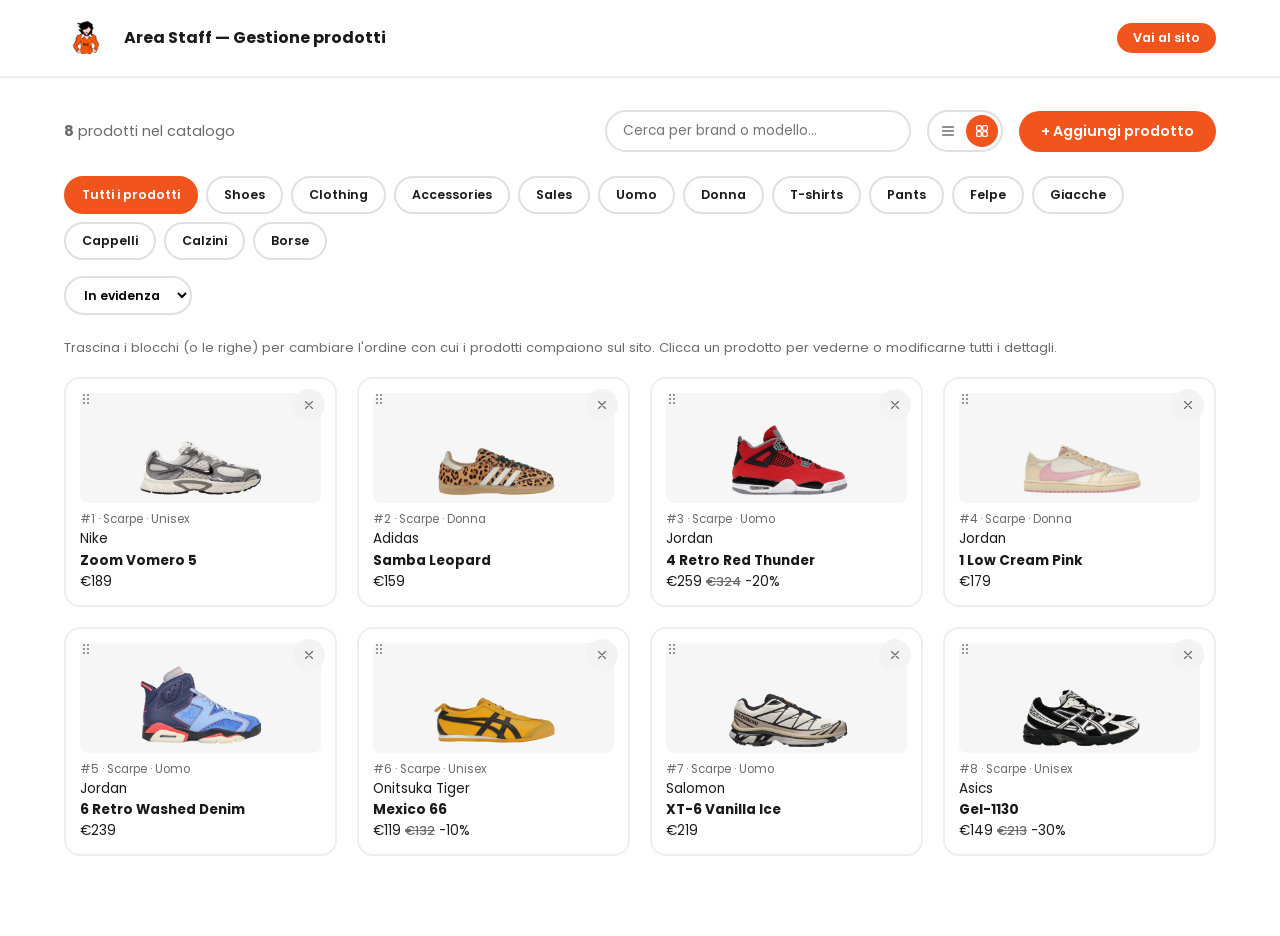
==== commit 18efa14a: "Unificate Prodotti e Disposizione in un'unica sezione: griglia a 4 colonne come il sito, click su un" ====
--- a/admin/index.html
+++ b/admin/index.html
@@ -23,77 +23,73 @@
   </header>
 
   <main class="admin-main container">
-    <div class="admin-tabs">
-      <button type="button" class="admin-tab active" data-panel="panel-products">Prodotti</button>
-      <button type="button" class="admin-tab" data-panel="panel-disposizione">Disposizione</button>
+    <div class="admin-toolbar">
+      <p class="admin-count"><strong id="product-count">0</strong> prodotti nel catalogo</p>
+      <div class="admin-toolbar-actions">
+        <input type="search" id="product-search" class="admin-search" placeholder="Cerca per brand o modello...">
+        <div class="view-toggle">
+          <button type="button" class="view-btn" data-view="table" aria-label="Vista elenco">
+            <svg viewBox="0 0 24 24" fill="none"><path d="M4 6h16M4 12h16M4 18h16" stroke="currentColor" stroke-width="2" stroke-linecap="round"/></svg>
+          </button>
+          <button type="button" class="view-btn active" data-view="grid" aria-label="Vista blocchi">
+            <svg viewBox="0 0 24 24" fill="none"><rect x="4" y="4" width="7" height="7" rx="1.5" stroke="currentColor" stroke-width="2"/><rect x="13" y="4" width="7" height="7" rx="1.5" stroke="currentColor" stroke-width="2"/><rect x="4" y="13" width="7" height="7" rx="1.5" stroke="currentColor" stroke-width="2"/><rect x="13" y="13" width="7" height="7" rx="1.5" stroke="currentColor" stroke-width="2"/></svg>
+          </button>
+        </div>
+        <button type="button" class="btn btn-primary" id="add-product-btn">+ Aggiungi prodotto</button>
+      </div>
     </div>
 
-    <section class="admin-panel" id="panel-products">
-      <div class="admin-toolbar">
-        <p class="admin-count"><strong id="product-count">0</strong> prodotti nel catalogo</p>
-        <div class="admin-toolbar-actions">
-          <input type="search" id="product-search" class="admin-search" placeholder="Cerca per brand o modello...">
-          <div class="view-toggle">
-            <button type="button" class="view-btn active" data-view="table" aria-label="Vista elenco">
-              <svg viewBox="0 0 24 24" fill="none"><path d="M4 6h16M4 12h16M4 18h16" stroke="currentColor" stroke-width="2" stroke-linecap="round"/></svg>
-            </button>
-            <button type="button" class="view-btn" data-view="grid" aria-label="Vista blocchi">
-              <svg viewBox="0 0 24 24" fill="none"><rect x="4" y="4" width="7" height="7" rx="1.5" stroke="currentColor" stroke-width="2"/><rect x="13" y="4" width="7" height="7" rx="1.5" stroke="currentColor" stroke-width="2"/><rect x="4" y="13" width="7" height="7" rx="1.5" stroke="currentColor" stroke-width="2"/><rect x="13" y="13" width="7" height="7" rx="1.5" stroke="currentColor" stroke-width="2"/></svg>
-            </button>
-          </div>
-          <button type="button" class="link-btn" id="reset-catalog-btn">Ripristina catalogo originale</button>
-          <button type="button" class="btn btn-primary" id="add-product-btn">+ Aggiungi prodotto</button>
-        </div>
+    <div class="admin-toolbar admin-toolbar-filters">
+      <div class="disposizione-tabs" id="filter-chips-row">
+        <button type="button" class="chip-tab active" data-filter="all">Tutti i prodotti</button>
+        <button type="button" class="chip-tab" data-filter="cat:shoes">Shoes</button>
+        <button type="button" class="chip-tab" data-filter="cat:clothing">Clothing</button>
+        <button type="button" class="chip-tab" data-filter="cat:accessories">Accessories</button>
+        <button type="button" class="chip-tab" data-filter="sale">Sales</button>
+        <button type="button" class="chip-tab" data-filter="gender:men">Uomo</button>
+        <button type="button" class="chip-tab" data-filter="gender:woman">Donna</button>
+        <button type="button" class="chip-tab" data-filter="sub:tshirts">T-shirts</button>
+        <button type="button" class="chip-tab" data-filter="sub:pants">Pants</button>
+        <button type="button" class="chip-tab" data-filter="sub:felpe">Felpe</button>
+        <button type="button" class="chip-tab" data-filter="sub:giacche">Giacche</button>
+        <button type="button" class="chip-tab" data-filter="sub:cappelli">Cappelli</button>
+        <button type="button" class="chip-tab" data-filter="sub:calzini">Calzini</button>
+        <button type="button" class="chip-tab" data-filter="sub:borse">Borse</button>
       </div>
+      <select id="disposizione-sort" class="disposizione-sort">
+        <option value="current">In evidenza</option>
+        <option value="recent">Più recenti</option>
+        <option value="oldest">Più vecchi</option>
+      </select>
+    </div>
 
-      <div class="admin-table-wrap" id="view-table">
-        <table class="admin-table">
-          <thead>
-            <tr>
-              <th></th>
-              <th>Modello</th>
-              <th>Brand</th>
-              <th>Categoria</th>
-              <th>Prezzo</th>
-              <th>Sconto</th>
-              <th></th>
-            </tr>
-          </thead>
-          <tbody id="admin-table-body"></tbody>
-        </table>
-      </div>
+    <p class="disposizione-hint">Trascina i blocchi (o le righe) per cambiare l'ordine con cui i prodotti compaiono sul sito. Clicca un prodotto per vederne o modificarne tutti i dettagli.</p>
 
-      <div class="admin-products-grid" id="view-grid" hidden></div>
+    <div class="admin-table-wrap" id="view-table" hidden>
+      <table class="admin-table">
+        <thead>
+          <tr>
+            <th></th>
+            <th>#</th>
+            <th></th>
+            <th>Modello</th>
+            <th>Brand</th>
+            <th>Categoria</th>
+            <th>Unità</th>
+            <th>Prezzo</th>
+            <th>Sconto</th>
+            <th></th>
+          </tr>
+        </thead>
+        <tbody id="admin-table-body"></tbody>
+      </table>
+    </div>
 
-      <div id="admin-empty" class="cart-empty" hidden>
-        <p>Nessun prodotto trovato.</p>
-      </div>
-    </section>
+    <div class="order-list grid-view" id="order-list"></div>
 
-    <section class="admin-panel" id="panel-disposizione" hidden>
-      <div class="admin-toolbar">
-        <div class="disposizione-tabs">
-          <button type="button" class="chip-tab active" data-filter="all">Tutti i prodotti</button>
-          <button type="button" class="chip-tab" data-filter="cat:shoes">Shoes</button>
-          <button type="button" class="chip-tab" data-filter="cat:clothing">Clothing</button>
-          <button type="button" class="chip-tab" data-filter="cat:accessories">Accessories</button>
-          <button type="button" class="chip-tab" data-filter="gender:men">Uomo</button>
-          <button type="button" class="chip-tab" data-filter="gender:woman">Donna</button>
-        </div>
-        <select id="disposizione-sort" class="disposizione-sort">
-          <option value="current">Ordine attuale</option>
-          <option value="recent">Più recenti</option>
-          <option value="oldest">Più vecchi</option>
-        </select>
-      </div>
-
-      <p class="disposizione-hint">Trascina i blocchi per cambiare l'ordine con cui i prodotti compaiono sul sito, in questa sezione.</p>
-
-      <div class="order-list" id="order-list"></div>
-      <div id="disposizione-empty" class="cart-empty" hidden>
-        <p>Nessun prodotto in questa sezione.</p>
-      </div>
-    </section>
+    <div id="admin-empty" class="cart-empty" hidden>
+      <p>Nessun prodotto trovato.</p>
+    </div>
   </main>
 
   <div class="admin-modal-backdrop" id="admin-modal-backdrop" hidden>
--- a/css/style.css
+++ b/css/style.css
@@ -172,13 +172,15 @@
   z-index: 50;
   opacity: 0;
   visibility: hidden;
-  transition: opacity 0.15s ease, visibility 0s linear 0.35s;
+  transform: translateY(-12px);
+  transition: opacity 0.25s ease, transform 0.25s cubic-bezier(0.22, 1, 0.36, 1), visibility 0s linear 0.35s;
 }
 
 .nav-item:hover .mega-panel {
   opacity: 1;
   visibility: visible;
-  transition: opacity 0.15s ease, visibility 0s linear 0s;
+  transform: translateY(0);
+  transition: opacity 0.25s ease, transform 0.25s cubic-bezier(0.22, 1, 0.36, 1), visibility 0s linear 0s;
 }
 
 /* invisible bridge so moving the cursor from the link into the panel
@@ -207,15 +209,15 @@
   border-radius: var(--border-radius-md);
   overflow: hidden;
   min-height: 140px;
-  border: 2px solid transparent;
+  box-shadow: 0 0 0 2px transparent;
   background: url("../images/hero image.webp") center / cover no-repeat;
   padding: 16px;
-  transition: transform 0.2s ease, border-color 0.2s ease;
+  transition: transform 0.2s ease, box-shadow 0.2s ease;
 }
 
 .mega-banner:hover {
   transform: scale(1.02);
-  border-color: var(--orange);
+  box-shadow: 0 0 0 2px var(--orange);
 }
 
 .mega-banner::after {
@@ -349,7 +351,7 @@
 /* Hero */
 
 .hero {
-  margin: 8px auto 16px;
+  margin: 8px auto 48px;
 }
 
 .hero-inner {
@@ -902,8 +904,8 @@
   gap: 2px;
   opacity: 0;
   visibility: hidden;
-  transform: translateY(-6px);
-  transition: opacity 0.15s ease, transform 0.15s ease, visibility 0s linear 0.15s;
+  transform: translateY(-12px);
+  transition: opacity 0.22s ease, transform 0.22s cubic-bezier(0.22, 1, 0.36, 1), visibility 0s linear 0.22s;
   z-index: 40;
 }
 
@@ -916,7 +918,7 @@
   opacity: 1;
   visibility: visible;
   transform: translateY(0);
-  transition: opacity 0.15s ease, transform 0.15s ease, visibility 0s linear 0s;
+  transition: opacity 0.22s ease, transform 0.22s cubic-bezier(0.22, 1, 0.36, 1), visibility 0s linear 0s;
 }
 
 .filter-option {
@@ -1607,6 +1609,12 @@
   .products-grid {
     grid-template-columns: 1fr;
   }
+  .reviews-inner {
+    padding: 16px;
+  }
+  .review-card {
+    padding: 16px;
+  }
   .newsletter-form {
     flex-direction: column;
     align-items: stretch;
@@ -1732,20 +1740,38 @@
 }
 
 .order-list {
+  display: grid;
+  grid-template-columns: repeat(4, 1fr);
+  gap: 20px;
+}
+
+.order-list[hidden] {
+  display: none;
+}
+
+@media (max-width: 900px) {
+  .order-list {
+    grid-template-columns: repeat(2, 1fr);
+  }
+}
+
+@media (max-width: 560px) {
+  .order-list {
+    grid-template-columns: 1fr;
+  }
+}
+
+.order-item {
+  position: relative;
   display: flex;
   flex-direction: column;
-  gap: 10px;
-}
-
-.order-item {
-  display: flex;
-  align-items: center;
-  gap: 14px;
+  align-items: flex-start;
+  gap: 8px;
   border: 2px solid #eee;
   border-radius: var(--border-radius-md);
-  padding: 10px 14px;
+  padding: 14px;
   background: #ffffff;
-  cursor: grab;
+  cursor: pointer;
   transition: border-color 0.2s ease, opacity 0.2s ease;
 }
 
@@ -1757,27 +1783,26 @@
   opacity: 0.35;
 }
 
-.order-item .order-num {
-  width: 22px;
-  flex-shrink: 0;
-  text-align: center;
-  font-weight: 700;
-  font-size: 0.8rem;
-  color: var(--orange);
-}
-
 .order-item .drag-handle {
-  flex-shrink: 0;
-  color: var(--text-muted);
+  position: absolute;
+  top: 12px;
+  left: 12px;
+  color: var(--text-muted);
+  cursor: grab;
+}
+
+.order-item .delete-btn {
+  position: absolute;
+  top: 10px;
+  right: 10px;
 }
 
 .order-item img {
-  width: 42px;
-  height: 42px;
+  width: 100%;
+  height: 110px;
   object-fit: contain;
   background: #f6f6f6;
   border-radius: 8px;
-  flex-shrink: 0;
 }
 
 .order-info {
@@ -1785,11 +1810,18 @@
   flex-direction: column;
   gap: 2px;
   font-size: 0.85rem;
+  width: 100%;
 }
 
 .order-tags {
   font-size: 0.72rem;
   color: var(--text-muted);
+}
+
+.disposizione-toolbar-right {
+  display: flex;
+  align-items: center;
+  gap: 12px;
 }
 
 .admin-toolbar {
@@ -1859,65 +1891,6 @@
   color: #ffffff;
 }
 
-.admin-products-grid {
-  display: grid;
-  grid-template-columns: repeat(auto-fill, minmax(200px, 1fr));
-  gap: 16px;
-}
-
-.admin-products-grid[hidden] {
-  display: none;
-}
-
-.admin-product-card {
-  border: 2px solid #eee;
-  border-radius: var(--border-radius-md);
-  padding: 16px;
-  display: flex;
-  flex-direction: column;
-  gap: 10px;
-  transition: border-color 0.2s ease;
-}
-
-.admin-product-card:hover {
-  border-color: var(--orange);
-}
-
-.admin-product-card img {
-  width: 100%;
-  height: 120px;
-  object-fit: contain;
-  background: #f6f6f6;
-  border-radius: 10px;
-}
-
-.admin-product-card .apc-title {
-  font-size: 0.9rem;
-  font-weight: 700;
-}
-
-.admin-product-card .apc-brand {
-  font-size: 0.78rem;
-  color: var(--orange);
-  font-weight: 600;
-}
-
-.admin-product-card .apc-meta {
-  font-size: 0.78rem;
-  color: var(--text-muted);
-}
-
-.admin-product-card .apc-price {
-  font-weight: 700;
-  font-size: 0.9rem;
-}
-
-.admin-product-card .apc-actions {
-  display: flex;
-  justify-content: space-between;
-  margin-top: auto;
-  padding-top: 6px;
-}
 
 .admin-color-field {
   display: flex;
@@ -1998,6 +1971,26 @@
   border-bottom: 1px solid #f0f0f0;
   font-size: 0.9rem;
   vertical-align: middle;
+}
+
+.admin-table tr[draggable="true"] {
+  cursor: pointer;
+}
+
+.admin-table tr.dragging {
+  opacity: 0.35;
+}
+
+.drag-handle-cell {
+  color: var(--text-muted);
+  cursor: grab;
+  width: 20px;
+}
+
+.order-num-cell {
+  color: var(--orange);
+  font-weight: 700;
+  width: 24px;
 }
 
 .admin-table tr:last-child td {
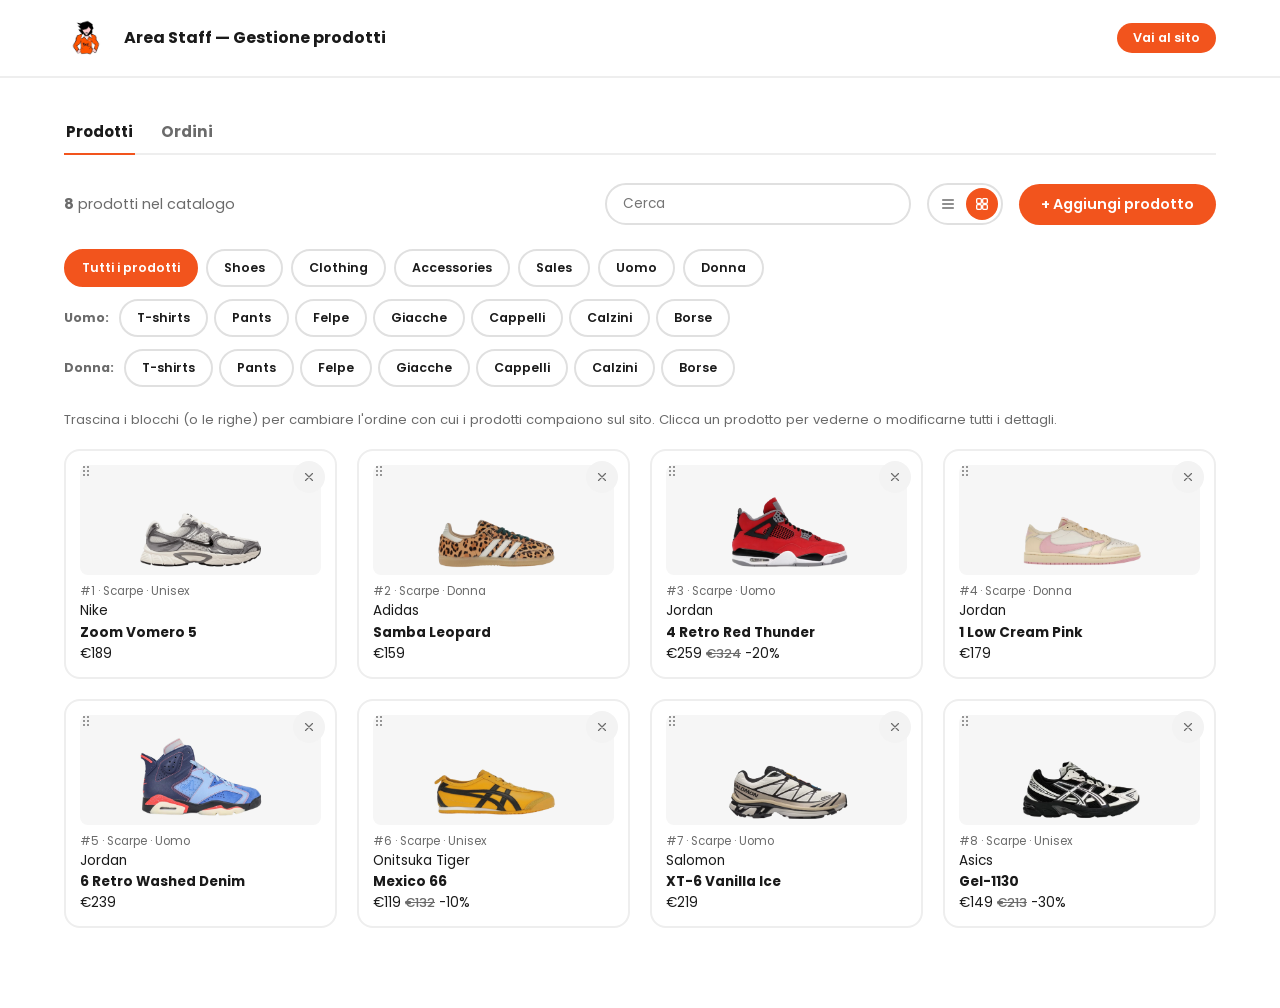
==== commit 1d39a3a4: "Add content pages, homepage stores section, and admin orders - Add contatti.html (chi siamo, indiriz" ====
--- a/admin/index.html
+++ b/admin/index.html
@@ -23,72 +23,118 @@
   </header>
 
   <main class="admin-main container">
-    <div class="admin-toolbar">
-      <p class="admin-count"><strong id="product-count">0</strong> prodotti nel catalogo</p>
-      <div class="admin-toolbar-actions">
-        <input type="search" id="product-search" class="admin-search" placeholder="Cerca per brand o modello...">
-        <div class="view-toggle">
-          <button type="button" class="view-btn" data-view="table" aria-label="Vista elenco">
-            <svg viewBox="0 0 24 24" fill="none"><path d="M4 6h16M4 12h16M4 18h16" stroke="currentColor" stroke-width="2" stroke-linecap="round"/></svg>
-          </button>
-          <button type="button" class="view-btn active" data-view="grid" aria-label="Vista blocchi">
-            <svg viewBox="0 0 24 24" fill="none"><rect x="4" y="4" width="7" height="7" rx="1.5" stroke="currentColor" stroke-width="2"/><rect x="13" y="4" width="7" height="7" rx="1.5" stroke="currentColor" stroke-width="2"/><rect x="4" y="13" width="7" height="7" rx="1.5" stroke="currentColor" stroke-width="2"/><rect x="13" y="13" width="7" height="7" rx="1.5" stroke="currentColor" stroke-width="2"/></svg>
-          </button>
-        </div>
-        <button type="button" class="btn btn-primary" id="add-product-btn">+ Aggiungi prodotto</button>
-      </div>
-    </div>
-
-    <div class="admin-toolbar admin-toolbar-filters">
-      <div class="disposizione-tabs" id="filter-chips-row">
-        <button type="button" class="chip-tab active" data-filter="all">Tutti i prodotti</button>
-        <button type="button" class="chip-tab" data-filter="cat:shoes">Shoes</button>
-        <button type="button" class="chip-tab" data-filter="cat:clothing">Clothing</button>
-        <button type="button" class="chip-tab" data-filter="cat:accessories">Accessories</button>
-        <button type="button" class="chip-tab" data-filter="sale">Sales</button>
-        <button type="button" class="chip-tab" data-filter="gender:men">Uomo</button>
-        <button type="button" class="chip-tab" data-filter="gender:woman">Donna</button>
-        <button type="button" class="chip-tab" data-filter="sub:tshirts">T-shirts</button>
-        <button type="button" class="chip-tab" data-filter="sub:pants">Pants</button>
-        <button type="button" class="chip-tab" data-filter="sub:felpe">Felpe</button>
-        <button type="button" class="chip-tab" data-filter="sub:giacche">Giacche</button>
-        <button type="button" class="chip-tab" data-filter="sub:cappelli">Cappelli</button>
-        <button type="button" class="chip-tab" data-filter="sub:calzini">Calzini</button>
-        <button type="button" class="chip-tab" data-filter="sub:borse">Borse</button>
-      </div>
-      <select id="disposizione-sort" class="disposizione-sort">
-        <option value="current">In evidenza</option>
-        <option value="recent">Più recenti</option>
-        <option value="oldest">Più vecchi</option>
-      </select>
-    </div>
-
-    <p class="disposizione-hint">Trascina i blocchi (o le righe) per cambiare l'ordine con cui i prodotti compaiono sul sito. Clicca un prodotto per vederne o modificarne tutti i dettagli.</p>
-
-    <div class="admin-table-wrap" id="view-table" hidden>
-      <table class="admin-table">
-        <thead>
-          <tr>
-            <th></th>
-            <th>#</th>
-            <th></th>
-            <th>Modello</th>
-            <th>Brand</th>
-            <th>Categoria</th>
-            <th>Unità</th>
-            <th>Prezzo</th>
-            <th>Sconto</th>
-            <th></th>
-          </tr>
-        </thead>
-        <tbody id="admin-table-body"></tbody>
-      </table>
-    </div>
-
-    <div class="order-list grid-view" id="order-list"></div>
-
-    <div id="admin-empty" class="cart-empty" hidden>
-      <p>Nessun prodotto trovato.</p>
+    <div class="admin-tabs">
+      <button type="button" class="admin-tab active" data-tab="products">Prodotti</button>
+      <button type="button" class="admin-tab" data-tab="orders">Ordini</button>
+    </div>
+
+    <div id="tab-products">
+      <div class="admin-toolbar">
+        <p class="admin-count"><strong id="product-count">0</strong> prodotti nel catalogo</p>
+        <div class="admin-toolbar-actions">
+          <input type="search" id="product-search" class="admin-search" placeholder="Cerca">
+          <div class="view-toggle">
+            <button type="button" class="view-btn" data-view="table" aria-label="Vista elenco">
+              <svg viewBox="0 0 24 24" fill="none"><path d="M4 6h16M4 12h16M4 18h16" stroke="currentColor" stroke-width="2" stroke-linecap="round"/></svg>
+            </button>
+            <button type="button" class="view-btn active" data-view="grid" aria-label="Vista blocchi">
+              <svg viewBox="0 0 24 24" fill="none"><rect x="4" y="4" width="7" height="7" rx="1.5" stroke="currentColor" stroke-width="2"/><rect x="13" y="4" width="7" height="7" rx="1.5" stroke="currentColor" stroke-width="2"/><rect x="4" y="13" width="7" height="7" rx="1.5" stroke="currentColor" stroke-width="2"/><rect x="13" y="13" width="7" height="7" rx="1.5" stroke="currentColor" stroke-width="2"/></svg>
+            </button>
+          </div>
+          <button type="button" class="btn btn-primary" id="add-product-btn">+ Aggiungi prodotto</button>
+        </div>
+      </div>
+
+      <div class="admin-toolbar-filters">
+        <div class="disposizione-tabs" id="filter-chips-row">
+          <button type="button" class="chip-tab active" data-filter="all">Tutti i prodotti</button>
+          <button type="button" class="chip-tab" data-filter="cat:shoes">Shoes</button>
+          <button type="button" class="chip-tab" data-filter="cat:clothing">Clothing</button>
+          <button type="button" class="chip-tab" data-filter="cat:accessories">Accessories</button>
+          <button type="button" class="chip-tab" data-filter="sale">Sales</button>
+          <button type="button" class="chip-tab" data-filter="gender:men">Uomo</button>
+          <button type="button" class="chip-tab" data-filter="gender:woman">Donna</button>
+        </div>
+
+        <div class="disposizione-subrow">
+          <span class="disposizione-subrow-label">Uomo:</span>
+          <div class="disposizione-tabs disposizione-tabs-sm">
+            <button type="button" class="chip-tab chip-tab-sm" data-filter="gender:men+sub:tshirts">T-shirts</button>
+            <button type="button" class="chip-tab chip-tab-sm" data-filter="gender:men+sub:pants">Pants</button>
+            <button type="button" class="chip-tab chip-tab-sm" data-filter="gender:men+sub:felpe">Felpe</button>
+            <button type="button" class="chip-tab chip-tab-sm" data-filter="gender:men+sub:giacche">Giacche</button>
+            <button type="button" class="chip-tab chip-tab-sm" data-filter="gender:men+sub:cappelli">Cappelli</button>
+            <button type="button" class="chip-tab chip-tab-sm" data-filter="gender:men+sub:calzini">Calzini</button>
+            <button type="button" class="chip-tab chip-tab-sm" data-filter="gender:men+sub:borse">Borse</button>
+          </div>
+        </div>
+
+        <div class="disposizione-subrow">
+          <span class="disposizione-subrow-label">Donna:</span>
+          <div class="disposizione-tabs disposizione-tabs-sm">
+            <button type="button" class="chip-tab chip-tab-sm" data-filter="gender:woman+sub:tshirts">T-shirts</button>
+            <button type="button" class="chip-tab chip-tab-sm" data-filter="gender:woman+sub:pants">Pants</button>
+            <button type="button" class="chip-tab chip-tab-sm" data-filter="gender:woman+sub:felpe">Felpe</button>
+            <button type="button" class="chip-tab chip-tab-sm" data-filter="gender:woman+sub:giacche">Giacche</button>
+            <button type="button" class="chip-tab chip-tab-sm" data-filter="gender:woman+sub:cappelli">Cappelli</button>
+            <button type="button" class="chip-tab chip-tab-sm" data-filter="gender:woman+sub:calzini">Calzini</button>
+            <button type="button" class="chip-tab chip-tab-sm" data-filter="gender:woman+sub:borse">Borse</button>
+          </div>
+        </div>
+      </div>
+
+      <p class="disposizione-hint">Trascina i blocchi (o le righe) per cambiare l'ordine con cui i prodotti compaiono sul sito. Clicca un prodotto per vederne o modificarne tutti i dettagli.</p>
+
+      <div class="admin-table-wrap" id="view-table" hidden>
+        <table class="admin-table">
+          <thead>
+            <tr>
+              <th></th>
+              <th>#</th>
+              <th></th>
+              <th>Modello</th>
+              <th>Brand</th>
+              <th>Categoria</th>
+              <th>Unità</th>
+              <th>Prezzo</th>
+              <th>Sconto</th>
+              <th></th>
+            </tr>
+          </thead>
+          <tbody id="admin-table-body"></tbody>
+        </table>
+      </div>
+
+      <div class="order-list grid-view" id="order-list"></div>
+
+      <div id="admin-empty" class="cart-empty" hidden>
+        <p>Nessun prodotto trovato.</p>
+      </div>
+    </div>
+
+    <div id="tab-orders" hidden>
+      <div class="admin-toolbar">
+        <p class="admin-count"><strong id="orders-count">0</strong> ordini ricevuti</p>
+      </div>
+
+      <div class="admin-table-wrap">
+        <table class="admin-table">
+          <thead>
+            <tr>
+              <th>Ordine</th>
+              <th>Data</th>
+              <th>Prodotti</th>
+              <th>Totale</th>
+              <th>Stato</th>
+            </tr>
+          </thead>
+          <tbody id="orders-table-body"></tbody>
+        </table>
+      </div>
+
+      <div id="orders-empty" class="cart-empty" hidden>
+        <p>Nessun ordine ricevuto per ora.</p>
+      </div>
     </div>
   </main>
 
--- a/css/style.css
+++ b/css/style.css
@@ -714,6 +714,59 @@
   }
 }
 
+/* Stores (home) */
+
+.stores {
+  margin-bottom: 56px;
+}
+
+.stores-grid {
+  display: grid;
+  grid-template-columns: 1fr 1fr;
+  gap: 20px;
+}
+
+.store-card {
+  background: var(--orange);
+  border-radius: var(--border-radius-lg);
+  padding: 40px 24px;
+  display: flex;
+  flex-direction: column;
+  align-items: center;
+  text-align: center;
+  gap: 14px;
+  transition: transform 0.15s ease, background 0.2s ease;
+}
+
+.store-card:hover {
+  background: var(--orange-dark);
+  transform: scale(1.015);
+}
+
+.store-card-city {
+  color: #ffffff;
+  font-size: 1.6rem;
+  font-weight: 800;
+}
+
+.store-card-pin {
+  width: 56px;
+  height: 56px;
+}
+
+.store-card-street {
+  color: #ffffff;
+  font-size: 0.85rem;
+  font-weight: 500;
+  opacity: 0.9;
+}
+
+@media (max-width: 900px) {
+  .stores-grid {
+    grid-template-columns: 1fr;
+  }
+}
+
 /* Newsletter */
 
 .newsletter {
@@ -1422,6 +1475,141 @@
   transform: scale(1.06);
 }
 
+/* Content pages (Contatti / Spedizioni / FAQ / Termini) */
+
+.content-page {
+  max-width: 760px;
+  margin-bottom: 48px;
+}
+
+.content-page h1 {
+  font-size: 1.8rem;
+  font-weight: 800;
+  margin-bottom: 16px;
+}
+
+.content-page h2 {
+  font-size: 1.1rem;
+  font-weight: 700;
+  margin: 28px 0 10px;
+}
+
+.content-page p {
+  color: var(--text-muted);
+  line-height: 1.7;
+  margin-bottom: 4px;
+}
+
+.content-page p a {
+  color: var(--orange);
+  font-weight: 600;
+  text-decoration: underline;
+}
+
+.content-lead {
+  font-size: 1rem;
+}
+
+.faq-list {
+  display: flex;
+  flex-direction: column;
+  gap: 10px;
+}
+
+.faq-item {
+  border: 2px solid #eee;
+  border-radius: var(--border-radius-md);
+  padding: 16px 20px;
+}
+
+.faq-item summary {
+  cursor: pointer;
+  font-weight: 700;
+  font-size: 0.95rem;
+  list-style: none;
+}
+
+.faq-item summary::-webkit-details-marker {
+  display: none;
+}
+
+.faq-item summary::after {
+  content: "+";
+  float: right;
+  color: var(--orange);
+  font-weight: 800;
+  font-size: 1.1rem;
+}
+
+.faq-item[open] summary::after {
+  content: "\2212";
+}
+
+.faq-item p {
+  margin-top: 12px;
+}
+
+/* Contatti page — store cards with map */
+
+.stores-contact {
+  display: grid;
+  grid-template-columns: 1fr 1fr;
+  gap: 24px;
+  margin-bottom: 48px;
+}
+
+.store-contact-card {
+  border: 2px solid #eee;
+  border-radius: var(--border-radius-lg);
+  padding: 24px;
+}
+
+.store-contact-card h2 {
+  font-size: 1.1rem;
+  font-weight: 800;
+  margin-bottom: 6px;
+}
+
+.store-contact-tag {
+  display: inline-block;
+  background: #f3f3f3;
+  border-radius: var(--border-radius-pill);
+  font-size: 0.75rem;
+  font-weight: 700;
+  color: var(--text-muted);
+  padding: 4px 12px;
+  margin-bottom: 14px;
+}
+
+.store-contact-address {
+  color: var(--text-muted);
+  line-height: 1.6;
+  margin-bottom: 10px;
+}
+
+.store-contact-phone {
+  display: inline-block;
+  font-weight: 700;
+  color: var(--orange);
+  text-decoration: underline;
+  margin-bottom: 16px;
+}
+
+.store-map {
+  border-radius: var(--border-radius-md);
+  overflow: hidden;
+}
+
+.store-map iframe {
+  display: block;
+}
+
+@media (max-width: 900px) {
+  .stores-contact {
+    grid-template-columns: 1fr;
+  }
+}
+
 /* Product detail */
 
 .product-detail {
@@ -1692,10 +1880,41 @@
   border-bottom-color: var(--orange);
 }
 
+.admin-toolbar-filters {
+  display: flex;
+  flex-direction: column;
+  align-items: stretch;
+  gap: 12px;
+  margin-bottom: 24px;
+}
+
 .disposizione-tabs {
   display: flex;
   flex-wrap: wrap;
   gap: 8px;
+}
+
+.disposizione-subrow {
+  display: flex;
+  align-items: center;
+  flex-wrap: wrap;
+  gap: 10px;
+}
+
+.disposizione-subrow-label {
+  font-size: 0.78rem;
+  font-weight: 700;
+  color: var(--text-muted);
+  flex-shrink: 0;
+}
+
+.disposizione-tabs-sm {
+  gap: 6px;
+}
+
+.chip-tab-sm {
+  padding: 5px 12px;
+  font-size: 0.68rem;
 }
 
 .chip-tab {
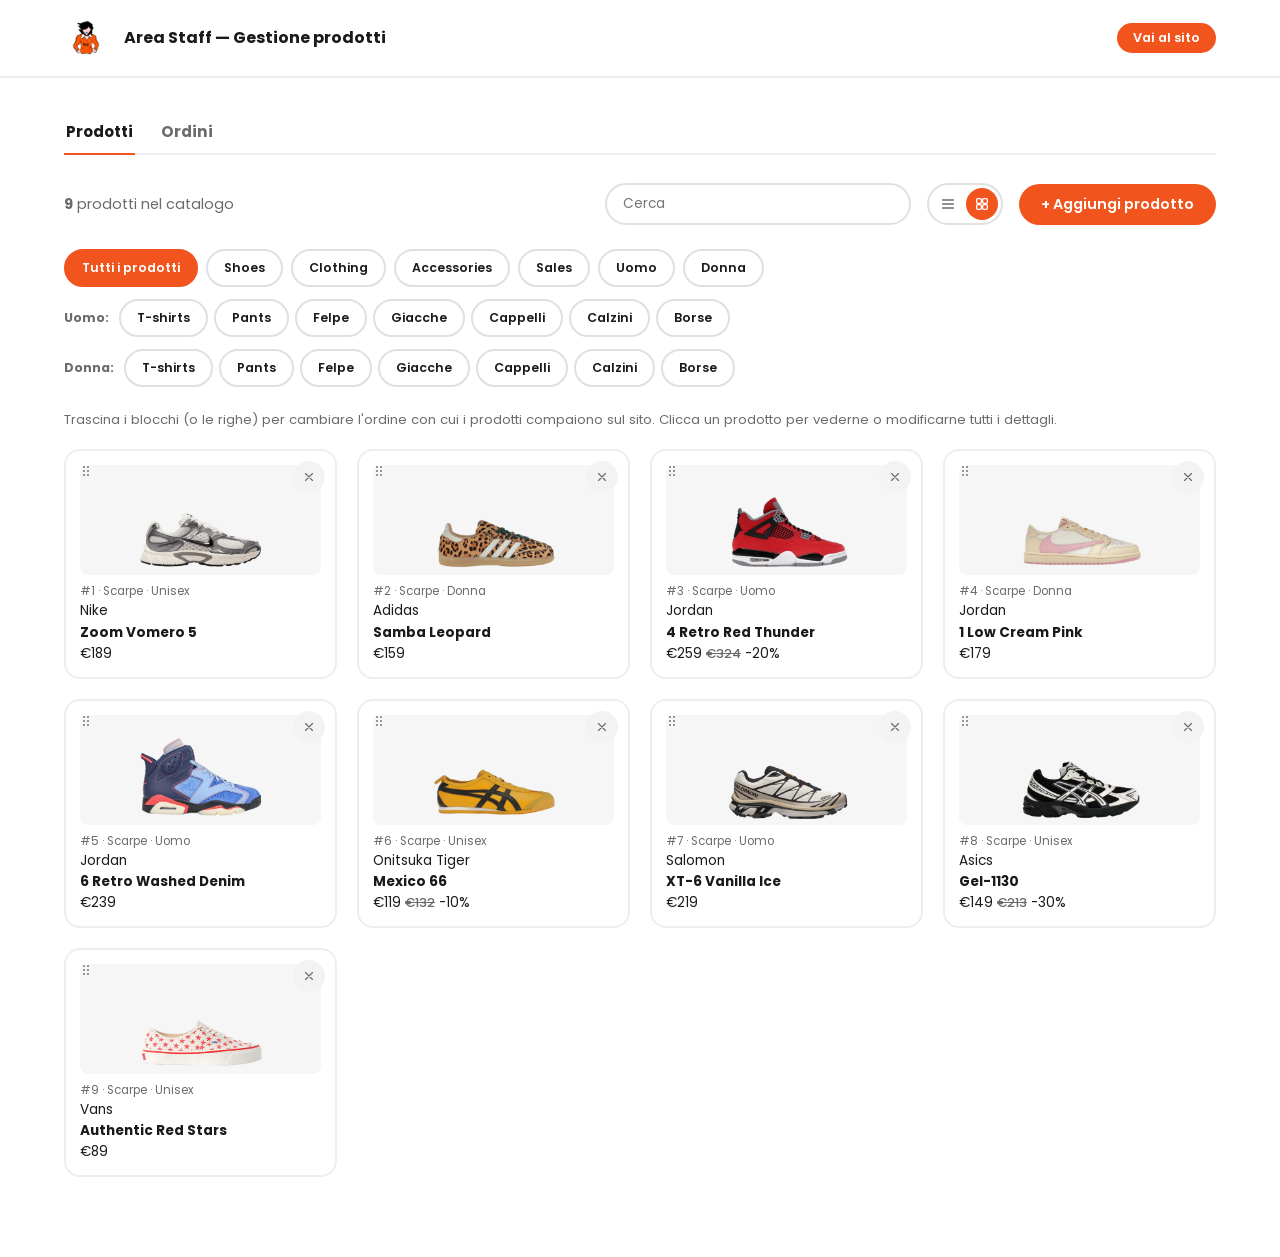
==== commit 7e3bcd78: "Add multi-image product carousel for cards and detail page - Product cards and the detail page now s" ====
--- a/admin/index.html
+++ b/admin/index.html
@@ -150,12 +150,11 @@
       <form id="product-form" class="admin-form">
         <input type="hidden" id="product-id">
 
-        <div class="admin-form-image">
-          <img id="image-preview" src="" alt="Anteprima" hidden>
-          <div id="image-placeholder" class="image-placeholder">Nessuna immagine</div>
+        <div class="admin-form-images">
+          <div class="admin-image-gallery" id="admin-image-gallery"></div>
           <label class="btn btn-small admin-upload-btn">
-            Carica immagine
-            <input type="file" id="product-image-input" accept="image/*" hidden>
+            + Aggiungi foto
+            <input type="file" id="product-image-input" accept="image/*" multiple hidden>
           </label>
         </div>
 
--- a/css/style.css
+++ b/css/style.css
@@ -532,6 +532,10 @@
   fill: var(--orange);
 }
 
+.product-image-wrap {
+  position: relative;
+}
+
 .product-image {
   position: relative;
   height: 170px;
@@ -540,6 +544,89 @@
   display: flex;
   align-items: flex-end;
   justify-content: center;
+}
+
+.product-image-next {
+  position: absolute;
+  top: 50%;
+  right: 8px;
+  transform: translateY(-50%);
+  width: 30px;
+  height: 30px;
+  border-radius: 50%;
+  border: none;
+  background: rgba(255, 255, 255, 0.9);
+  color: var(--orange);
+  display: flex;
+  align-items: center;
+  justify-content: center;
+  cursor: pointer;
+  box-shadow: 0 2px 6px rgba(0, 0, 0, 0.15);
+  z-index: 2;
+  transition: opacity 0.15s ease, transform 0.15s ease;
+}
+
+.product-image-next[hidden] {
+  display: none;
+}
+
+.product-image-next:hover {
+  transform: translateY(-50%) scale(1.08);
+}
+
+.product-image-next svg {
+  width: 16px;
+  height: 16px;
+}
+
+.product-card .product-image-next {
+  opacity: 0;
+  pointer-events: none;
+}
+
+.product-card .product-image-wrap:hover .product-image-next {
+  opacity: 1;
+  pointer-events: auto;
+}
+
+.product-image-dots {
+  position: absolute;
+  bottom: 8px;
+  left: 50%;
+  transform: translateX(-50%);
+  display: flex;
+  gap: 5px;
+  z-index: 2;
+}
+
+.product-image-dot {
+  width: 5px;
+  height: 5px;
+  border-radius: 50%;
+  background: rgba(255, 255, 255, 0.85);
+  box-shadow: 0 0 0 1px rgba(0, 0, 0, 0.25);
+  transition: background 0.15s ease, transform 0.15s ease;
+}
+
+.product-image-dot.active {
+  background: var(--orange);
+  box-shadow: 0 0 0 1px rgba(255, 255, 255, 0.85);
+  transform: scale(1.3);
+}
+
+.product-detail-image .product-image-next {
+  width: 40px;
+  height: 40px;
+  right: 16px;
+}
+
+.product-detail-image .product-image-next svg {
+  width: 20px;
+  height: 20px;
+}
+
+.product-detail-image .product-image-dots {
+  bottom: 14px;
 }
 
 .product-image img {
@@ -2333,39 +2420,68 @@
   gap: 12px;
 }
 
-.admin-form-image {
-  display: flex;
-  align-items: center;
-  gap: 16px;
-}
-
-.admin-form-image img,
-.image-placeholder {
+.admin-form-images {
+  display: flex;
+  flex-direction: column;
+  gap: 10px;
+}
+
+.admin-image-gallery {
+  display: flex;
+  flex-wrap: wrap;
+  gap: 10px;
+}
+
+.admin-image-thumb {
+  position: relative;
   width: 72px;
   height: 72px;
   border-radius: 12px;
-  object-fit: contain;
+  overflow: hidden;
   background: #f6f6f6;
   flex-shrink: 0;
-}
-
-.image-placeholder {
+  border: 2px solid transparent;
+}
+
+.admin-image-thumb.is-cover {
+  border-color: var(--orange);
+}
+
+.admin-image-thumb img {
+  width: 100%;
+  height: 100%;
+  object-fit: contain;
+}
+
+.admin-image-remove {
+  position: absolute;
+  top: 2px;
+  right: 2px;
+  width: 18px;
+  height: 18px;
+  border-radius: 50%;
+  border: none;
+  background: rgba(255, 255, 255, 0.9);
+  color: var(--text);
   display: flex;
   align-items: center;
   justify-content: center;
-  text-align: center;
-  font-size: 0.65rem;
-  color: var(--text-muted);
-  border: 2px dashed #e0e0e0;
-  padding: 4px;
-}
-
-.image-placeholder[hidden] {
-  display: none;
+  cursor: pointer;
+}
+
+.admin-image-remove svg {
+  width: 10px;
+  height: 10px;
+}
+
+.admin-image-empty {
+  font-size: 0.8rem;
+  color: var(--text-muted);
 }
 
 .admin-upload-btn {
   cursor: pointer;
+  align-self: flex-start;
 }
 
 .admin-form-actions {
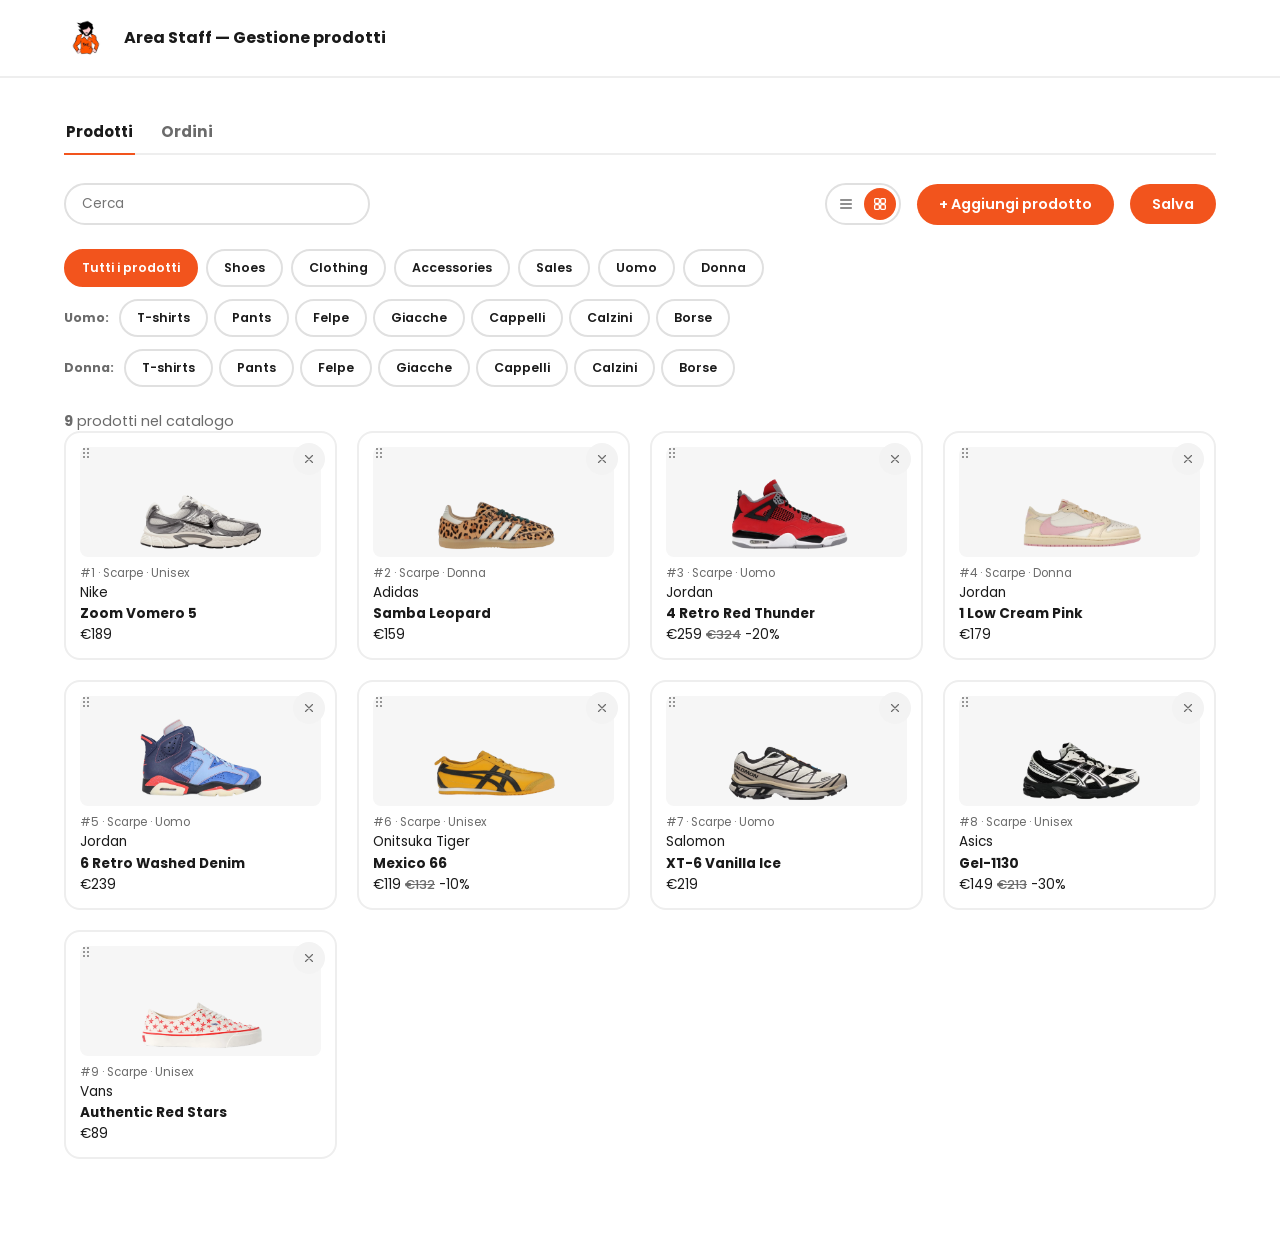
==== commit 4a15213d: "Admin UX polish, seed orders, brand dropdown, per-photo backgrounds, home store maps - Admin: replac" ====
--- a/admin/index.html
+++ b/admin/index.html
@@ -18,7 +18,6 @@
         <img src="../images/logo.jpeg" alt="Best Store">
       </a>
       <span class="admin-title">Area Staff — Gestione prodotti</span>
-      <a href="../index.html" class="btn btn-primary btn-small">Vai al sito</a>
     </div>
   </header>
 
@@ -30,9 +29,8 @@
 
     <div id="tab-products">
       <div class="admin-toolbar">
-        <p class="admin-count"><strong id="product-count">0</strong> prodotti nel catalogo</p>
+        <input type="search" id="product-search" class="admin-search" placeholder="Cerca">
         <div class="admin-toolbar-actions">
-          <input type="search" id="product-search" class="admin-search" placeholder="Cerca">
           <div class="view-toggle">
             <button type="button" class="view-btn" data-view="table" aria-label="Vista elenco">
               <svg viewBox="0 0 24 24" fill="none"><path d="M4 6h16M4 12h16M4 18h16" stroke="currentColor" stroke-width="2" stroke-linecap="round"/></svg>
@@ -42,6 +40,7 @@
             </button>
           </div>
           <button type="button" class="btn btn-primary" id="add-product-btn">+ Aggiungi prodotto</button>
+          <a href="../index.html" target="_blank" class="btn btn-primary" id="admin-save-btn">Salva</a>
         </div>
       </div>
 
@@ -83,7 +82,7 @@
         </div>
       </div>
 
-      <p class="disposizione-hint">Trascina i blocchi (o le righe) per cambiare l'ordine con cui i prodotti compaiono sul sito. Clicca un prodotto per vederne o modificarne tutti i dettagli.</p>
+      <p class="admin-count"><strong id="product-count">0</strong> prodotti nel catalogo</p>
 
       <div class="admin-table-wrap" id="view-table" hidden>
         <table class="admin-table">
@@ -114,8 +113,10 @@
 
     <div id="tab-orders" hidden>
       <div class="admin-toolbar">
-        <p class="admin-count"><strong id="orders-count">0</strong> ordini ricevuti</p>
-      </div>
+        <input type="search" id="orders-search" class="admin-search" placeholder="Cerca">
+      </div>
+
+      <p class="admin-count"><strong id="orders-count">0</strong> ordini ricevuti</p>
 
       <div class="admin-table-wrap">
         <table class="admin-table">
@@ -159,8 +160,11 @@
         </div>
 
         <label>Brand
-          <input type="text" id="product-brand" required placeholder="Scrivi o scegli un brand" list="brand-datalist" autocomplete="off">
-          <datalist id="brand-datalist"></datalist>
+          <select id="product-brand-select" required></select>
+        </label>
+
+        <label id="product-brand-custom-row" hidden>Nuovo brand
+          <input type="text" id="product-brand-custom" placeholder="Scrivi il nome del brand">
         </label>
 
         <label>Modello
--- a/css/style.css
+++ b/css/style.css
@@ -848,6 +848,17 @@
   opacity: 0.9;
 }
 
+.store-card-map {
+  width: 100%;
+  border-radius: var(--border-radius-md);
+  overflow: hidden;
+  border: 3px solid #ffffff;
+}
+
+.store-card-map iframe {
+  display: block;
+}
+
 @media (max-width: 900px) {
   .stores-grid {
     grid-template-columns: 1fr;
@@ -2000,8 +2011,9 @@
 }
 
 .chip-tab-sm {
-  padding: 5px 12px;
-  font-size: 0.68rem;
+  padding: 3px 9px;
+  font-size: 0.62rem;
+  border-width: 1px;
 }
 
 .chip-tab {
